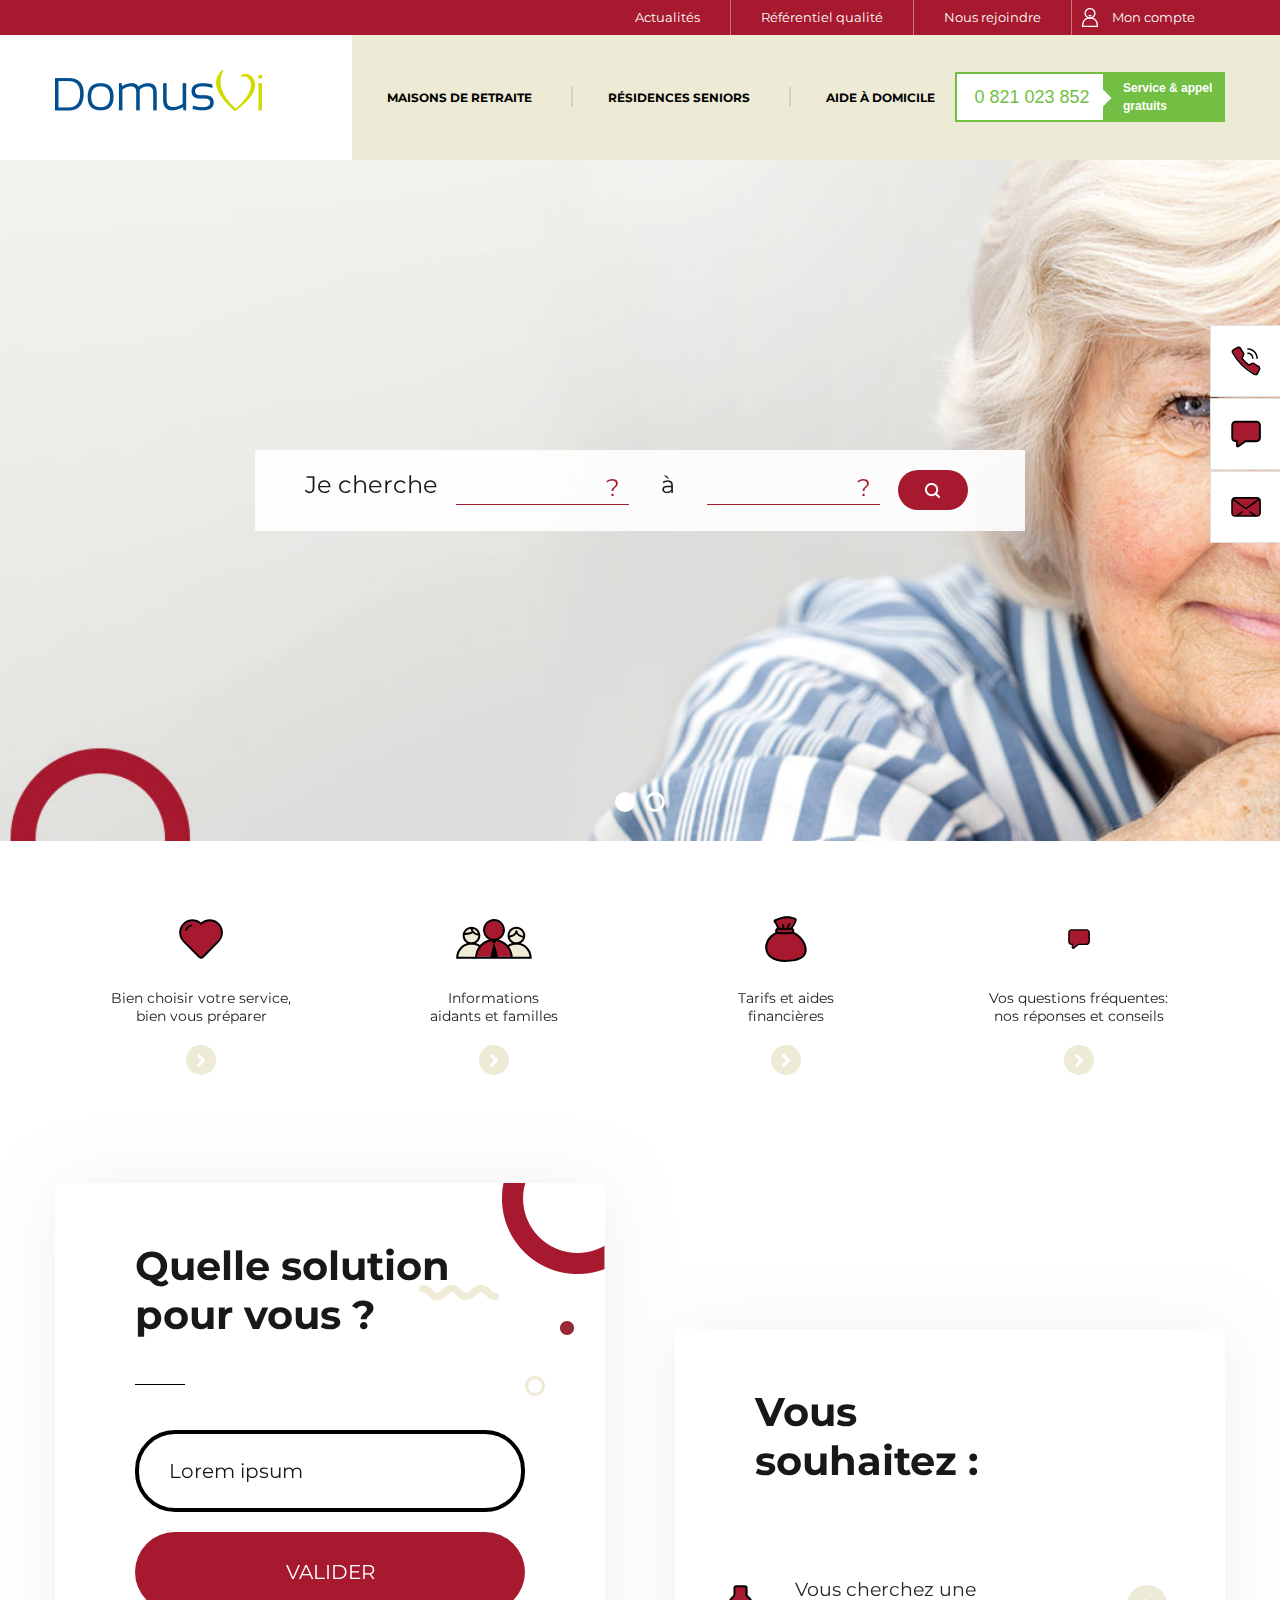
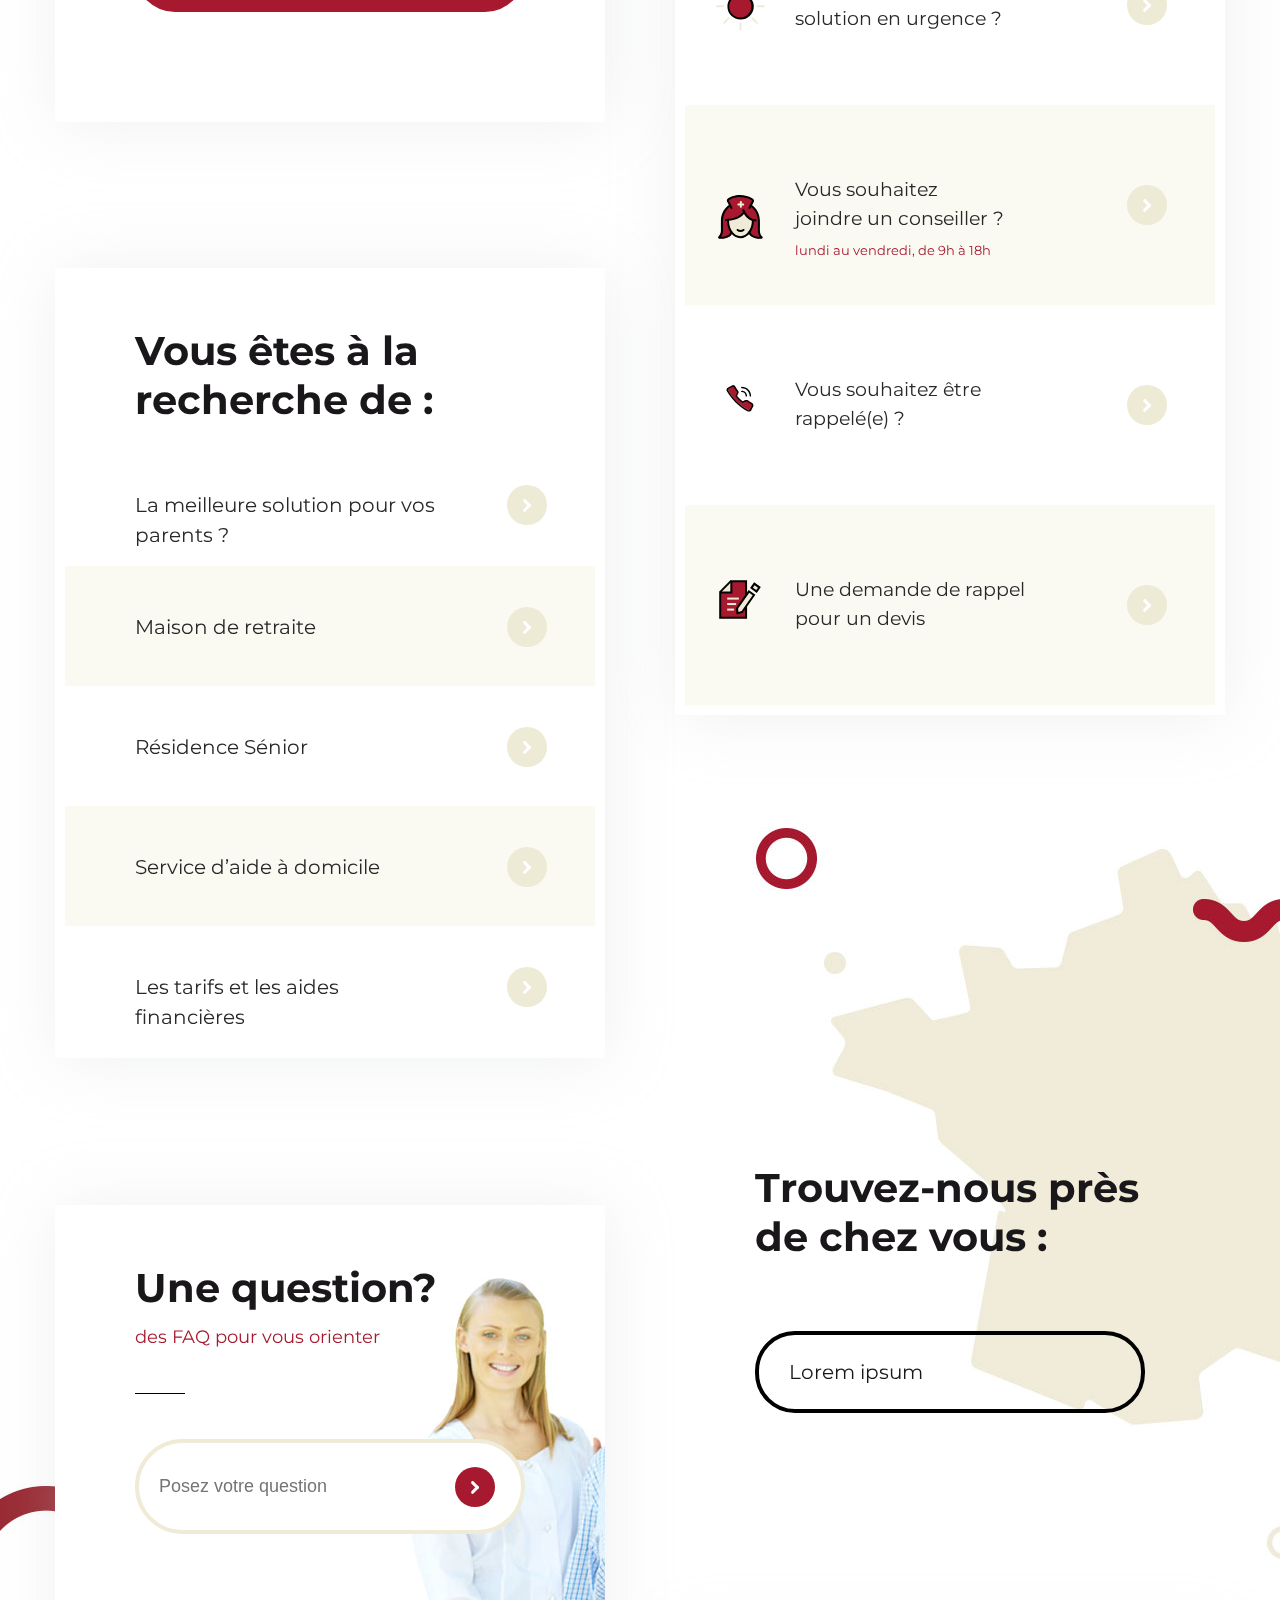
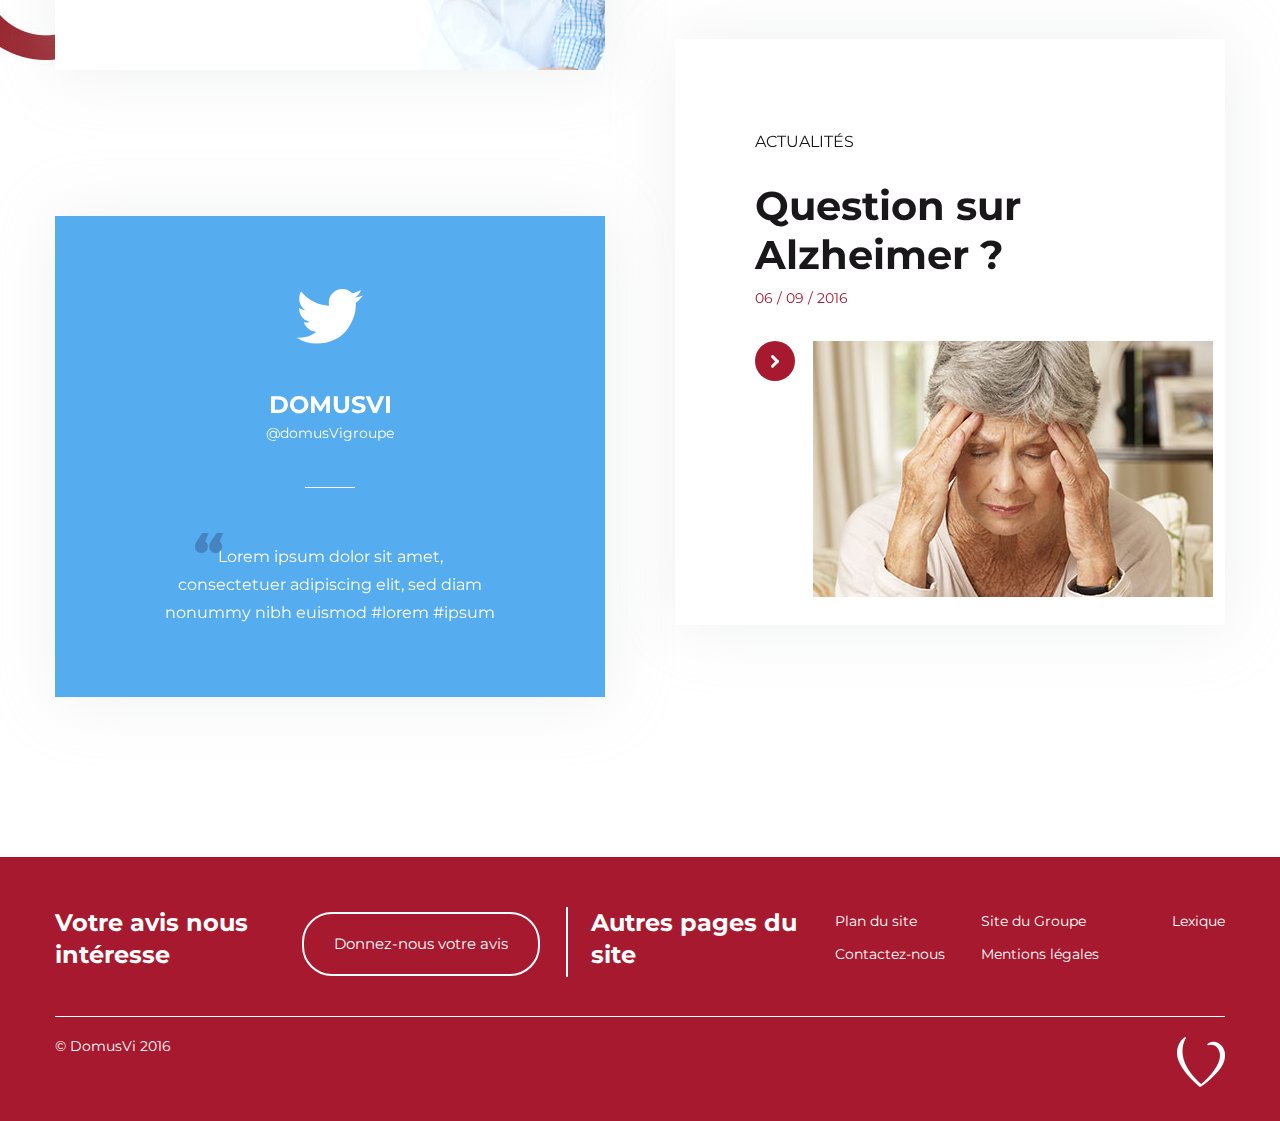
==== html/homepage.html @ 39789ffd "create" ====
<!DOCTYPE html>
<html>
<head>
    <meta http-equiv="Content-Type" content="text/html; charset=UTF-8">
    <title></title>
    <meta http-equiv="X-UA-Compatible" content="IE=edge">
    <link href="https://fonts.googleapis.com/css?family=Montserrat" rel="stylesheet" type="text/css" />
    <!--link rel="apple-touch-icon" href="/app-icon.png"/-->
    <meta name="viewport" content="width=device-width,initial-zoom=1"/>
    <meta name="format-detection" content="telephone=no,address=no,email=no" />

    <link href="css/base.css" rel="stylesheet" type="text/css">
    <link href="css/style.css" rel="stylesheet" type="text/css">
    <link href="css/mobile.css" rel="stylesheet" type="text/css" media="screen">
    <link rel="shortcut icon" href="favicon.png" />

    <!-- HTML5 shim and Respond.js for IE8 support of HTML5 elements and media queries -->
    <!--[if lt IE 9]>
    <script src="https://oss.maxcdn.com/html5shiv/3.7.2/html5shiv.min.js"></script>
    <script src="https://oss.maxcdn.com/respond/1.4.2/respond.min.js"></script>
    <![endif]-->

    <script type='text/javascript' src='http://projets.preview-app.net/injection.js?ver=4.5.2'></script>
</head>
<body class="home">

<div id="page-container">
    <div id="header-fix">
        <div class="wrapper">
            <a href="" class="account-icon last">Mon compte</a>
            <a href="">Nous rejoindre</a>
            <a href="">Référentiel qualité</a>
            <a href="">Actualités</a>
            <div id="account-menu">
                <h3>Bonjour M.Dupont !</h3>
                <a href="">Mes infos personnelles</a>
                <a href="">Mes favoris</a>
            </div>
        </div>
    </div><!--end #header-fix-->
    <div id="dialogue">
        <a href="" class="phone-icon"></a>
        <a href="" class="chat-icon"></a>
        <a href="" class="inbox-icon"></a>
    </div><!--end #dialogue-->
    <header>
        <div class="bg"></div>
        <div class="wrapper">
            <a href="" id="logo" class="pull-left inline"></a>
            <a href="" class="mobile-nav desktop-hidden"></a>
            <nav class="pull-left hover-effect">
                <a href="">Maisons de retraite</a>
                <span class="seperator"></span>
                <a href="">Résidences Seniors</a>
                <span class="seperator"></span>
                <a href="">Aide à domicile</a>
            </nav>
            <div id="hotline">
                <span class="number text-center">0 821 023 852</span>
                <span class="text">Service &amp; appel gratuits</span>
            </div>
        </div>
    </header>
    <div id="home-banner" data-parallax="scroll" data-image-src="./images/banner-1.jpg">
        <div class="slide active" data-image-src="./images/banner-1.jpg">
        </div>
        <div class="slide" data-image-src="./images/banner-2.jpg">
        </div>
        <div class="banner-nav">
        </div>
        <div id="home-find-form" class="row">
            <div class="col-5 label">Je cherche</div>
            <div class="col-7 d-inputtext">
                <input type="text" class="form-control" />
                <i>?</i>
            </div>
            <div class="col-2 text-center label">à</div>
            <div class="col-7 d-inputtext last">
                <input type="text" class="form-control" />
                <i>?</i>
            </div>
            <div class="col-3 text-center">
                <a href="" class="search-button">Voir les résultats</a>
            </div>
        </div>
    </div><!--end #home-banner-->
    <div id="hotline-mobile">
        <span class="number text-center">0 821 023 852</span>
        <span class="text">Service &amp; appel gratuits</span>
    </div>
    <div id="home-selection">
        <div class="wrapper row">
            <div class="item row col-6 text-center">
                <i class="heart-icon center"></i>
                <span>Bien choisir votre service,<br/>bien vous préparer</span>
                <a href="" class="more center"></a>
            </div>
            <div class="item row col-6 text-center">
                <i class="people-icon center"></i>
                <span>Informations<br/>aidants et familles</span>
                <a href="" class="more center"></a>
            </div>
            <div class="item row col-6 text-center">
                <i class="bag-icon center"></i>
                <span>Tarifs et aides<br/>financières</span>
                <a href="" class="more center"></a>
            </div>
            <div class="item row col-6 text-center">
                <i class="chat-icon center"></i>
                <span>Vos questions fréquentes:<br/>nos réponses et conseils</span>
                <a href="" class="more center"></a>
            </div>
        </div>

    </div><!--end #home-selection-->

    <!--<div id="home-boxes" data-parallax="scroll" data-image-src="./images/home-middle-background.jpg" style="background: transparent;" data-position="top" data-positionY="120px">-->
    <div id="home-boxes">
        <div style="position: absolute; top: 12.5%; left: 0px; width: 100%; ">
            <div data-parallax="scroll" data-positionY="0" data-image-src="./images/home-middle-background.jpg" style="position: relative; background: transparent; height: 1000px;"></div>
        </div>
        <div style="position: absolute; top: 1300px; height: 1000px; left: 0px; width: 100%; background: url('images/home-middle-background-1.jpg') center top no-repeat;">
        </div>
        <div class="wrapper">
            <div class="d-box row col-11 pull-left" id="home-box-send-question">
                <h3>Quelle solution pour vous ?</h3>
                <div class="seperator"></div>
                <div class="d-form">
                    <div class="d-selection">
                        <i class="drop"></i>
                        <span class="selected">Lorem ipsum</span>
                        <ul>
                            <li>Lorem ipsum</li>
                            <li>Lorem ipsum 1</li>
                            <li>Lorem ipsum 2</li>
                            <li>Lorem ipsum 3</li>
                        </ul>
                    </div>
                    <span class="d-submit-button">VALIDER</span>
                </div>
            </div>

            <div class="d-box row col-11 pull-right margin-3-top" id="home-you-want">
                <h3>Vous <br/>souhaitez :</h3>
                <div class="item row">
                    <div class="col-5">
                        <i class="light-icon"></i>
                    </div>
                    <div class="col-15">
                        <div class="text">Vous cherchez une<br/>solution en urgence ?</div>
                    </div>
                    <div class="col-4 text-center">
                        <a href="" class="more"></a>
                    </div>
                </div>
                <div class="item row">
                    <div class="col-5">
                        <i class="nurse-icon"></i>
                    </div>
                    <div class="col-15">
                        <div class="text">Vous souhaitez<br/>joindre un conseiller ?</div>
                        <span class="small">lundi au vendredi, de 9h à 18h</span>
                    </div>
                    <div class="col-4">
                        <a href="" class="more"></a>
                    </div>
                </div>
                <div class="item row">
                    <div class="col-5">
                        <i class="phone-icon"></i>
                    </div>
                    <div class="col-15">
                        <div class="text">Vous souhaitez être<br/>rappelé(e) ?</div>
                    </div>
                    <div class="col-4">
                        <a href="" class="more"></a>
                    </div>
                </div>
                <div class="item row">
                    <div class="col-5">
                        <i class="note-icon"></i>
                    </div>
                    <div class="col-15">
                        <div class="text">Une demande de rappel<br/>pour un devis</div>
                    </div>
                    <div class="col-4">
                        <a href="" class="more"></a>
                    </div>
                </div>
            </div>

            <div class="d-box row margin-3-top pull-left" id="home-you-find">
                <h3>Vous êtes à la recherche de :</h3>
                <div class="item row">
                    <div class="col-20 text">La meilleure solution pour vos parents ?</div>
                    <div class="col-4"><a href="" class="more"></a></div>
                </div>
                <div class="item row">
                    <div class="col-20 text">Maison de retraite</div>
                    <div class="col-4"><a href="" class="more"></a></div>
                </div>
                <div class="item row">
                    <div class="col-20 text">Résidence Sénior</div>
                    <div class="col-4"><a href="" class="more"></a></div>
                </div>
                <div class="item row">
                    <div class="col-20 text">Service d’aide à domicile</div>
                    <div class="col-4"><a href="" class="more"></a></div>
                </div>
                <div class="item row">
                    <div class="col-20 text">Les tarifs et les aides financières</div>
                    <div class="col-4"><a href="" class="more"></a></div>
                </div>
            </div>

            <div class="d-box box-map pull-right margin-8-top" id="home-find-nearby">
                <h3>Trouvez-nous près de chez vous :</h3>
                <div class="d-selection">
                    <i class="drop"></i>
                    <span class="selected">Lorem ipsum</span>
                    <ul>
                        <li>01 - Ain</li>
                        <li>02 - Aisne</li>
                        <li>03 - Allier</li>
                        <li>04 - Alpes-de-Haute-Provence</li>
                    </ul>
                </div>
            </div>

            <div class="d-box pull-left margin-3-top" id="ask-question">
                <h3>Une question?</h3>
                <h4>des FAQ pour vous orienter</h4>
                <div class="seperator inline center"></div>
                <div id="form-faq">
                    <input type="text" class="form-control" placeholder="Posez votre question" />
                    <a href="" class="more"></a>
                </div>
            </div>

            <div class="d-box pull-right margin-3-top" id="home-alzheimer-box">
                <h4>Actualités</h4>
                <h3><a href="">Question sur Alzheimer ?</a><span class="date">06 / 09 / 2016</span></h3>
                <div class="row">
                    <div class="col-3"><a class="more" href=""></a></div>
                    <div class="col-21">
                        <img src="images/alzheimer.jpg" />
                    </div>
                </div>
            </div>

            <div class="d-box pull-left margin-3-top text-center" id="home-twitter-box">
                <i class="twitter-logo center inline-block"></i>
                <h3>domusvi</h3>
                <h4><a href="">@domusVigroupe</a></h4>
                <div class="seperator inline center"></div>
                <div class="tweet text">
                    Lorem ipsum dolor sit amet, consectetuer adipiscing elit, sed diam nonummy nibh euismod #lorem #ipsum
                </div>
            </div>
            <div class="clearfix"></div>
        </div>
    </div><!--end #home-boxes-->
    <footer>
        <div class="wrapper">
            <div id="footer-top" class="row">
                <div class="col-5"><h3>Votre avis nous intéresse</h3></div>
                <div class="col-5 text-center"><a href="" class="d-button-transparent">Donnez-nous votre avis</a></div>
                <div class="col-1 text-center"><span class="seperator"></span></div>
                <div class="col-5"><h3>Autres pages du site</h3></div>
                <div class="col-3">
                    <a href="">Plan du site</a>
                    <a href="">Contactez-nous</a>
                </div>
                <div class="col-3">
                    <a href="">Site du Groupe</a>
                    <a href="">Mentions légales</a>
                </div>
                <div class="col-2 text-right">
                    <a href="">Lexique</a>
                </div>
            </div><!--end #footer-top-->
            <div id="footer-bottom" class="row">
                <div class="pull-left copyright">© DomusVi 2016 </div>
                <div class="pull-right" id="footer-logo"></div>
            </div><!--end #footer-bottom-->
        </div>
    </footer>
</div><!--#page-container-->
<script type="text/javascript" src="js/jquery-2.2.4.min.js"></script>
<script type="text/javascript" src="js/parallax.min.js"></script>
<script type="text/javascript" src="js/main.js"></script>
</body>
</html>
---- html/css/base.css ----
/**************** Normalizer *******************/

html, body, div, span, applet, object, iframe,
h1, h2, h3, h4, h5, h6, blockquote, pre,
a, abbr, acronym, address, big,
del, dfn, em, img, ins, kbd, q, s, samp, tt, var,
dl, dt, dd, ol, ul, li,
fieldset, form, legend,
table, caption, tbody, tfoot, thead, tr, th, td,
article, aside, canvas, details, embed, footer, header, hgroup,
menu, nav, output, section, summary,
time, mark, audio, canvas, video{margin:0;padding:0;border:0;vertical-align:baseline;}
article, aside, details, figcaption, figure,
footer, header, hgroup, menu, nav, section{display:block;}
audio,
canvas,
video {
    display: inline-block;
    *display: inline;
    *zoom: 1;
}
label
{
    display: block;
}
audio:not([controls]) {
    display: none;
    height: 0;
}
[hidden] {
    display: none;
}


a:active, a:hover{text-decoration: underline;}

a:active {
    outline: 0;
}

h1, h2, h3, h4, h5, h6
{
    font-weight: normal;
    margin-bottom: 0.5em;
}

h1, h2, h3 {
    margin-top: 1.2em;
}
h4, h5, h6 {
    margin-bottom: 0.5em;
    margin-top: 0.8em;
}
abbr[title] {
    border-bottom: 1px dotted;
}
b,
strong {
    font-weight: bold;
}

blockquote {
    margin: 1em 40px;
}
dfn {
    font-style: italic;
}
mark {
    background: #ff0;
    color: #000;
}
p,
pre {
    margin: 0.9em 0;
}
pre,
code,
kbd,
samp {
    font-family: monospace, serif;
    font-size: 1em;
}
pre {
    white-space: pre;
    white-space: pre-wrap;
    word-wrap: break-word;
}
q {
    quotes: none;
}
q:before,
q:after {
    content: '';
    content: none;
}
small {
    font-size: 75%;
}
sub,
sup {
    font-size: 75%;
    line-height: 0;
    position: relative;
    vertical-align: baseline;
}
sup {
    top: -0.5em;
}
sub {
    bottom: -0.25em;
}

dl,
menu,
ol,
ul {
    margin: 1em 0;
}

dd {
    margin: 0 0 0 3.5em;
}
menu,
ol,
ul {
    padding: 0 0 0 3.5em;
}
ul,
nav ol {
    list-style: none;
    list-style-image: none;
}
img {
    border: 0; /* 1 */
    -ms-interpolation-mode: bicubic; /* 2 */
}
svg:not(:root) {
    overflow: hidden;
}
figure {
    margin: 0;
}
form {
    margin: 0;
}
fieldset {
    border: 1px solid #c0c0c0;
    margin: 0 2px;
    padding: 0.35em 0.625em 0.75em;
}
legend {
    border: 0; /* 1 */
    padding: 0;
    white-space: normal; /* 2 */
    *margin-left: -0.8em; /* 3 */
}

button,
input,
select,
textarea {
    font-size: 100%; /* 1 */
    margin: 0; /* 2 */
    vertical-align: baseline; /* 3 */
    *vertical-align: middle; /* 3 */
}
div,
p,
button,
select,
input,
span,
ul {
    line-height: normal; /* 1 */
    -moz-box-sizing: border-box; /* FF */
    -webkit-box-sizing: content-box; /* Safari */
    box-sizing: border-box; /* >=IE8 & Opera */
}
button,
input[type="button"],
input[type="reset"],
input[type="submit"] {
    cursor: pointer; /* 1 */
    -webkit-appearance: button; /* 2 */
    *overflow: visible;  /* 3 */
}
button[disabled],
input[disabled] {
    cursor: default;
}
input[type="checkbox"],
input[type="radio"] {
    box-sizing: border-box;
    padding: 0;
    vertical-align: middle;
}
input[type="search"] {
    -webkit-appearance: textfield;
    -moz-box-sizing: content-box;
    -webkit-box-sizing: content-box;
    box-sizing: content-box;
}
input[type="search"]::-webkit-search-decoration,
input[type="search"]::-webkit-search-cancel-button {
    -webkit-appearance: none;
}
button::-moz-focus-inner,
input::-moz-focus-inner {
    border: 0;
    padding: 0;
}
textarea {
    overflow: auto; /* 1 */
    vertical-align: top; /* 2 */
    margin: 0;
    padding: 0.5em;
    height: auto;
}
table {
    border-collapse: collapse;
    border-spacing: 0;
    text-align: left;
    width: 100%;
}

th, td {
    padding: 0.5em 0.7em;
}

label {
    font-weight: 700;
    margin-bottom: 0.4em;
    font-size: 0.95em;
}
hr {
    -moz-border-bottom-colors: none;
    -moz-border-left-colors: none;
    -moz-border-right-colors: none;
    -moz-border-top-colors: none;
    border-color: #eaeaea;
    border-color: #eaeaea -moz-use-text-color -moz-use-text-color;
    border-image: none;
    border-style: solid none none;
    border-width: 1px 0 0;
    margin: 1em auto;
    text-align: center;
}

form > hr
{
    margin: 1em 0.8em;
}
/**************** End Normalizer *******************/

html
{
    height: 100%;
}

body
{
    height: 100%;
    font-size: 1em;
    color: #0c0c0c;
    -webkit-font-smoothing: subpixel-antialiased;
}

ul
{
    list-style-type:none;
    padding:0;margin:0;
}

ul.styled
{
    list-style-position: inside;
    list-style-type: initial;
}

.text
{
    color: #282828;
    font-size: 1.2em;
    line-height: 1.5em;
}

.thin-text
{
    font-weight: 300;
}

.bold
{
    font-weight: bold;
}

.italic
{
    font-style: italic;
}

.small
{
    font-size: 0.8em;
}

.bigger
{
    font-size: 1.2em;
}

.underline
{
    text-decoration: underline;
}

th {
    color: white;
    background-color: #27CBC0;
}

tr.even
{
    background-color: #e3f7ff;
}

.white-translucent-bg{background: rgba(255,255,255,0.25);}

.translucent-hz-gradient
{
    background: -moz-linear-gradient(90deg, rgba(255, 255, 255, 1) 14%, rgba(125, 185, 232, 0) 46%); /* FF3.6-15 */
    background: -webkit-linear-gradient(90deg, rgba(255, 255, 255, 1) 14%, rgba(125, 185, 232, 0) 46%); /* Chrome10-25,Safari5.1-6 */
    background: linear-gradient(90deg, rgba(255, 255, 255, 1) 14%, rgba(125, 185, 232, 0) 46%); /* W3C, IE10+, FF16+, Chrome26+, Opera12+, Safari7+ */
    filter: progid:DXImageTransform.Microsoft.gradient( startColorstr='#ffffff', endColorstr='#007db9e8',GradientType=1 ); /* IE6-9 fallback on horizontal gradient */
}

/**** Fonts: ****/

.white { color: #ffffff;}
.red { color: #ff7570; }
.orange { color: #ffbc70; }
.yellow { color: #faff70; }
.lima { color: #b3ff70; }
.green { color: #70ff75; }
.springgreen { color: #70ffbc; }
.cyan { color: #70faff; }
.blue { color: #70b3ff; }
.indigo { color: #7570ff; }
.violet { color: #bc70ff; }
.magenta { color: #ff70fa; }
.deeppink { color: #ff70b3; }

/**** Borders ****/

.red-border { border: 2px solid #ff7570; }
.orange-border { border: 2px solid #ffbc70; }
.yellow-border { border: 2px solid #faff70; }
.lima-border { border: 2px solid #b3ff70; }
.green-border { border: 2px solid #70ff75; }
.springgreen-border { border: 2px solid #70ffbc; }
.cyan-border { border: 2px solid #70faff; }
.blue-border { border: 2px solid #70b3ff; }
.indigo-border { border: 2px solid #7570ff; }
.violet-border { border: 2px solid #bc70ff; }
.magenta-border { border: 2px solid #ff70fa; }
.deeppink-border { border: 2px solid #ff70b3; }

/**** Backgrounds: ****/

.white-bg { background-color: #ffffff; }
.grey-bg { background-color: #ababab; }
.red-bg { background-color: #ff7570; }
.orange-bg { background-color: #ffbc70; }
.yellow-bg { background-color: #faff70; }
.lima-bg { background-color: #b3ff70; }
.green-bg { background-color: #70ff75; }
.springgreen-bg { background-color: #70ffbc; }
.cyan-bg { background-color: #70faff; }
.blue-bg { background-color: #70b3ff; }
.indigo-bg { background-color: #7570ff; }
.violet-bg { background-color: #bc70ff; }
.magenta-bg { background-color: #ff70fa; }
.deeppink-bg { background-color: #ff70b3; }

.lightgrey-bg { background-color: #f2f2f2;}
.lightred-bg { background-color: #ffb0ad; }
.lightorange-bg { background-color: #ffd9ad; }
.lightyellow-bg { background-color: #fcffad; }
.lightlima-bg { background-color: #d3ffad; }
.lightgreen-bg { background-color: #adffb0; }
.lightspringgreen-bg { background-color: #adffd9; }
.lightcyan-bg { background-color: #adfcff; }
.lightblue-bg { background-color: #add3ff; }
.lightindigo-bg { background-color: #b0adff; }
.lightviolet-bg { background-color: #d9adff; }
.lightmagenta-bg { background-color: #ffadfc; }
.lightdeeppink-bg { background-color: #ffadd3; }


.no-bg-color
{
    background-color: transparent;
}

.non-opaque
{
    opacity: 0.9;
}

.border-bottom
{
    border-bottom: 1px solid #dfdfdf;
}

.thin-border
{
    border: 1px solid #dfdfdf;
}


/*** Image backgrounds settings ***/

.bg-no-repeat
{
    background-repeat: no-repeat;
    -webkit-background-repeat: no-repeat;
}
.bg-fixed
{
    background-attachment: fixed;
    -webkit-background-attachment: fixed;
}

.bg-top
{
    background-position: top;
    -webkit-background-position: top;
}

.bg-bottom
{
    background-position: bottom;
    -webkit-background-position: bottom;
}

.bg-cover
{
    background-size: cover;
    -webkit-background-size: cover;
}

/*** End backgrounds ***/

.section
{
    min-height: 52vh;
    position: relative;
}

.xl-section
{
    min-height: 145vh;
    position: relative;
}

.panel
{
    background-color: #f2f2f3;
    margin-bottom: 1.4em;
    min-height: 1.4em;
    padding: 1em 1.5em;
    overflow: auto;
    -moz-box-sizing: border-box; /* FF */
    -webkit-box-sizing: content-box; /* Safari */
    box-sizing: border-box; /* >=IE8 & Opera */
}

.panel hr
{
    border-color: #e0e0e0;
}

a
{
    color:#0067b0;
    text-decoration:none;
    vertical-align:baseline;
}

input[type=text]
{
    border: 1px solid #d0d0d0;
}

form input[type=text]:hover,
form input[type=password]:hover,
form select:hover,
form textarea:hover
{
    border-color:#a8a8a8;
}

form label:hover ~ input
{
    border-color:#bbb;
}

form input[type=text]:focus,
form input[type=password]:focus,
form select:focus,
form textarea:focus
{
    outline: 0;
    border-color: #67b0f0;
    -webkit-box-shadow: inset 0 1px 1px rgba(0,0,0,.077), 0 0 8px rgba(104, 177, 235, 0.7);
    box-shadow: inset 0 1px 1px rgba(0,0,0,.077), 0 0 8px rgba(104, 177, 235, 0.7);
}

form input[type=text]:-moz-placeholder{color:#555;}
form input[type=text]::-moz-placeholder{color:#555;}
form input[type=text]::-webkit-input-placeholder{color:#8FB3AD;}
form input[type=text]:-ms-input-placeholder{color:#555;}
form input[type=file]
{
    height: 1.2em;
}

form input[type=radio], input[type=checkbox]
{
    margin: 0 0.8em 0 0;
}

label
{
    padding: 0 1em 0 0.8em;
    color: #4A4A4A;
    vertical-align: middle;
}

form li > label
{
    margin:0 0 0 0.4em;
}

select
{
    -webkit-appearance: none !important;
    background-color: #fafafa;
    background-image: url("data:image/svg+xml;base64, [base64]");
    background-repeat: no-repeat;
    background-position: center right 3%;
    border: 1px solid #d0d0d0;
    -webkit-border-radius: 0;
    border-radius: 0;
}

@-moz-document url-prefix() {
    select {
        background: #ffffff; }

    select:hover {
        background: #ffffff; }
}
.form-inline
{
    display: inline-block;
    vertical-align: middle;
    width: auto;
}

.form-control, .form-inline
{
    background-color: #FFFFFF;
    border-width: 1px;
    color: #555555;
    padding: 0 0.5em;
    margin: 0.4em 0.8em;
    height: 2.1em;
    border-radius: 0;
    width: -moz-available;
    width: -webkit-fill-available;
}

.max-width
{
    width: -moz-available;
    width: -webkit-fill-available;
}

.form-horizontal
{
    display: block;
}

.btn
{
    -moz-user-select: none;
    border: 0;
    display: inline-block;
    font-size: 1em;
    padding: 0.45em 1em;
    margin-top: 0.4em;
    margin-bottom: 0.4em;
    line-height: 1.15em;
    text-align: center;
    vertical-align: middle;
    /*white-space: nowrap;*/
}

.btn-default
{
    background-color: #fff;
    border: 1px solid #d2d2d2;
    color: #404040;
}

.btn-default:hover,
.btn-default:focus,
.btn-default:active,
.btn-default.active,
.open .dropdown-toggle.btn-default
{
    color: #333;
    background-color: #fafafa;
    border-color: #adadad;
}

.btn-primary
{
    background-color: #67bcf1;
    color: #FFFFFF;
}

.btn-primary:hover,
.btn-primary:focus,
.btn-primary:active,
.btn-primary.active,
.open .dropdown-toggle.btn-primary
{
    color: #fff;
    background-color: #68c5fd;
}

.btn-success {
    background-color: #2ECC71;
    color: #FFFFFF;
}

.btn-success:hover,
.btn-success:focus,
.btn-success:active,
.btn-success.active,
.open .dropdown-toggle.btn-success
{
    color: #fff;
    background:  #2FD574;
}

.btn-warning {
    color: #fff;
    background-color: #f0ad4e;
}

.btn-warning:hover,
.btn-warning:focus,
.btn-warning:active,
.btn-warning.active,
.open .dropdown-toggle.btn-warning
{
    color: #fff;
    background-color: #f6b74e;
}

.btn-danger {
    color: #fff;
    background-color: #FF7C6C;
}

.btn-danger:hover,
.btn-danger:focus,
.btn-danger:active,
.btn-danger.active,
.open .dropdown-toggle.btn-danger
{
    color: #fff;
    background-color: #ff8c7e;
}

.left-inset
{
    border-left: 0 none;
    margin-left: -1em;
}

.tiny-control
{
    font-size: 0.8em;
    height: 1.3em;
    padding: 0.1em 0.65em 0;
}

.small-control
{
    font-size: 0.85em;
    height: 1.9em;
}

.big-control
{
    font-size: 1.1em;
    padding: 0.5em 1.15em;
    height: 3.1em;
}

.control-group
{
    margin:0.3em auto;
    overflow: auto;
}

.rounded
{
    -moz-border-radius: 0.4em;
    -webkit-border-radius: 0.4em;
    border-radius: 0.4em;
}

/************ Spacing ***************/

.top-0 {top:0;}
.top-1 {top: 2%;}
.top-2 {top: 4%;}
.top-3 {top: 6%;}
.top-4 {top: 8%;}
.top-5 {top: 10%;}
.top-6 {top: 12%;}
.top-7 {top: 14%;}
.top-8 {top: 16%;}
.top-9 {top: 18%;}
.top-10 {top: 20%;}
.top-11 {top: 22%;}
.top-12 {top: 24%;}
.top-13 {top: 26%;}
.top-14 {top: 28%;}
.top-15 {top: 30%;}
.top-16 {top: 32%;}
.top-17 {top: 34%;}
.top-18 {top: 36%;}
.top-19 {top: 38%;}
.top-20 {top: 40%;}

.bottom-0
{
    bottom: 0;
}

.container
{
    margin: 2em auto 1em;
    overflow: auto;
}

.big-container
{
    margin: 7em auto 1em;
    overflow: auto;
}

.row
{
    padding: 1em 0;
    overflow: auto;
    width: 100%;
}

.empty-row
{
    height: 2em;
    display: block;
    overflow: auto;
    padding: 1em 0;
    width: 100%;
}

ul.inline > li
{
    display: inline;
    margin-right: 0.5em;
}

ul.inline-block > li
{
    display: inline-block;
    white-space: nowrap;
}

ul.inline-block > li.hidden
{
    display: none;
}

ul.inline-table > li
{
    display: inline-table;
}

ul.table-cell > li
{
    display: table-cell;
}

.xm-padding
{
    padding: 0.3em;
}
.sm-padding
{
    padding: 0.6em;
}
.md-padding
{
    padding: 1em;
}

.lg-padding
{
    padding: 1.5em;
}

.xl-padding
{
    padding:3em;
}
.no-padding
{
    padding: 0;
}

.no-left-padding
{
    padding-left: 0;
}

.no-right-padding
{
    padding-right: 0;
}

.no-top-padding
{
    padding-top:0;
}

.no-bottom-padding
{
    padding-bottom: 0;
}

.no-lt-padding
{
    padding-left: 0;
    padding-right: 0;
}

.no-vt-padding
{
    padding-top: 0;
    padding-bottom: 0;
}


.xm-lt-padding
{
    padding-left: 0.3em;
    padding-right: 0.3em;
}

.xm-vt-padding
{
    padding-top: 0.3em;
    padding-bottom: 0.3em;
}

.sm-lt-padding
{
    padding-left: 0.6em;
    padding-right: 0.6em;
}

.sm-vt-padding
{
    padding-top: 0.6em;
    padding-bottom: 0.6em;
}

.md-lt-padding
{
    padding-left: 1em;
    padding-right: 1em;
}

.md-vt-padding
{
    padding-top: 1em;
    padding-bottom: 1em;
}

.lg-lt-padding
{
    padding-left: 1.5em;
    padding-right: 1.5em;
}

.lg-vt-padding
{
    padding-top: 1.5em;
    padding-bottom: 1.5em;
}

.xl-lt-padding
{
    padding-left: 3em;
    padding-right: 3em;
}

.xl-vt-padding
{
    padding-top: 3em;
    padding-bottom: 3em;
}

.no-margin
{
    margin: 0;
}

.xm-margin
{
    margin: 0.3em;
}

.sm-margin
{
    margin: 0.6em;
}

.md-margin
{
    margin: 1em;
}

.lg-margin
{
    margin: 1.5em;
}

.xl-margin
{
    margin:3em;
}

.no-left-margin
{
    margin-left: 0;
}

.no-right-margin
{
    margin-right: 0;
}

.no-top-margin
{
    margin-top:0;
}

.no-bottom-margin
{
    margin-bottom: 0;
}

.no-lt-margin
{
    margin-left: 0;
    margin-right: 0;
}

.no-vt-margin
{
    margin-top: 0;
    margin-bottom: 0;
}

.xm-lt-margin
{
    margin-left: 0.3em;
    margin-right: 0.3em;
}

.xm-vt-margin
{
    margin-top: 0.3em;
    margin-bottom: 0.3em;
}

.sm-lt-margin
{
    margin-left: 0.6em;
    margin-right: 0.6em;
}

.sm-vt-margin
{
    margin-top: 0.6em;
    margin-bottom: 0.6em;
}

.md-lt-margin
{
    margin-left: 1em;
    margin-right: 1em;
}

.md-vt-margin
{
    margin-top: 1em;
    margin-bottom: 1em;
}

.lg-lt-margin
{
    margin-left: 1.5em;
    margin-right: 1.5em;
}

.lg-vt-margin
{
    margin-top: 1.5em;
    margin-bottom: 1.5em;
}

.xl-lt-margin
{
    margin-left: 3em;
    margin-right: 3em;
}

.xl-vt-margin
{
    margin-top: 3em;
    margin-bottom: 3em;
}
.middleset{
    padding: 4em 0 4em;
}

.row, .middleset
{
    display: table;
}

.vertically-centered
{
    align-items: center;
    bottom: 0;
    display: flex;
}

.max-height
{
    height: 100%;
}

.margin-1-left { margin-left: 4.16%; }
.margin-2-left { margin-left: 8.33%; }
.margin-3-left { margin-left: 12.5%; }
.margin-4-left { margin-left: 16.66%; }
.margin-5-left { margin-left: 20.83%; }
.margin-6-left { margin-left: 25%; }
.margin-7-left { margin-left: 29.16%; }
.margin-8-left { margin-left: 33.33%; }

.margin-1-right { margin-right: 4.16%; }
.margin-2-right { margin-right: 8.33%; }
.margin-3-right { margin-right: 12.5%; }
.margin-4-right { margin-right: 16.66%; }
.margin-5-right { margin-right: 20.83%; }
.margin-6-right { margin-right: 25%; }
.margin-7-right { margin-right: 29.16%; }
.margin-8-right { margin-right: 33.33%; }

.margin-1-top { margin-top: 4.16%; }
.margin-2-top { margin-top: 8.33%; }
.margin-3-top { margin-top: 12.5%; }
.margin-4-top { margin-top: 16.66%; }
.margin-5-top { margin-top: 20.83%; }
.margin-6-top { margin-top: 25%; }
.margin-7-top { margin-top: 29.16%; }
.margin-8-top { margin-top: 33.33%; }

/******************* Grid *******************/

.col-1,
.col-2,
.col-3,
.col-4,
.col-5,
.col-6,
.col-7,
.col-8,
.col-9,
.col-10,
.col-11,
.col-12,
.col-13,
.col-14,
.col-15,
.col-16,
.col-17,
.col-18,
.col-19,
.col-20,
.col-21,
.col-22,
.col-23,
.col-24
{
    float: left;
    display: block;
}

/********* For Desktop *********/
@media screen and (min-width: 1024px){

    .col-1 { width: 4.16%; }
    .col-2 { width: 8.33%; }
    .col-3 { width: 12.5%; }
    .col-4 { width: 16.65%; }
    .col-5 { width: 20.83%; }
    .col-6 { width: 25%; }
    .col-7 { width: 29.16%; }
    .col-8 { width: 33.33%; }
    .col-9 { width: 37.5%; }
    .col-10 { width: 41.66%; }
    .col-11 { width: 45.83%; }
    .col-12 { width: 50%; }
    .col-13 { width: 54.16%; }
    .col-14 { width: 58.33%; }
    .col-15 { width: 62.5%; }
    .col-16 { width: 66.59%; }
    .col-17 { width: 70.83%; }
    .col-18 { width: 75%; }
    .col-19 { width: 79.16%; }
    .col-20 { width: 83.33%; }
    .col-21 { width: 87.5%; }
    .col-22 { width: 91.66%; }
    .col-23 { width: 95.83%; }
    .col-24 { width: 100%; }

    .only-small-screen
    {
        display: none;
    }

    .desktop-center
    {
        margin-top: 0;
        margin-left: auto;
        margin-right: auto;
        float: none;
        left:0;
        right: 0;
    }

    .only-tablet
    {
        display: none;
    }

    .only-mobile
    {
        display: none;
    }

    .desktop-hidden
    {
        display: none;
    }
}
/************ End desktop *************/

/************ Large screen ************/

@media screen and (min-width: 1440px){

    .col-lg-1 { width: 4.16%; }
    .col-lg-2 { width: 8.33%; }
    .col-lg-3 { width: 12.5%; }
    .col-lg-4 { width: 16.65%; }
    .col-lg-5 { width: 20.83%; }
    .col-lg-6 { width: 25%; }
    .col-lg-7 { width: 29.16%; }
    .col-lg-8 { width: 33.33%; }
    .col-lg-9 { width: 37.5%; }
    .col-lg-10 { width: 41.66%; }
    .col-lg-11 { width: 45.83%; }
    .col-lg-12 { width: 50%; }
    .col-lg-13 { width: 54.16%; }
    .col-lg-14 { width: 58.33%; }
    .col-lg-15 { width: 62.5%; }
    .col-lg-16 { width: 66.59%; }
    .col-lg-17 { width: 70.83%; }
    .col-lg-18 { width: 75%; }
    .col-lg-19 { width: 79.16%; }
    .col-lg-20 { width: 83.33%; }
    .col-lg-21 { width: 87.5%; }
    .col-lg-22 { width: 91.66%; }
    .col-lg-23 { width: 95.83%; }
    .col-lg-24 { width: 100%; }
}

/************ End Large Screen ***********/

/************ Tablet and Mobile **********/

@media screen and (max-width: 1023px){

    .only-desktop
    {
        display: none;
    }

    .only-tablet
    {
        display: block;
    }

    .only-mobile
    {
        display: block;
    }

    .only-small-screen
    {
        display: none;
    }

    .col-1, .col-2, .col-3, .col-4,
    .col-5, .col-6, .col-7, .col-8,
    .col-9, .col-10, .col-11, .col-12,
    .col-13, .col-14, .col-15, .col-16,
    .col-17, .col-18, .col-19, .col-20,
    .col-21, .col-22, .col-23, .col-24 {
        width: 100%;
    }

    .col-sm-1, .col-sm-2, .col-sm-3, .col-sm-4, .col-sm-5, .col-sm-6, .col-sm-7, .col-sm-8, .col-sm-9, .col-sm-10, .col-sm-11, .col-sm-12 {
        float: left;
    }

    .col-sm-1 { width: 4.16%; }
    .col-sm-2 { width: 8.33%; }
    .col-sm-3 { width: 12.5%; }
    .col-sm-4 { width: 16.66%; }
    .col-sm-5 { width: 20.83%; }
    .col-sm-6 { width: 25%; }
    .col-sm-7 { width: 29.16%; }
    .col-sm-8 { width: 33.33%; }
    .col-sm-9 { width: 37.5%; }
    .col-sm-10 { width: 41.66%; }
    .col-sm-11 { width: 45.83%; }
    .col-sm-12 { width: 50%; }
    .col-sm-13 { width: 54.16%; }
    .col-sm-14 { width: 58.33%; }
    .col-sm-15 { width: 62.5%; }
    .col-sm-16 { width: 66.66%; }
    .col-sm-17 { width: 70.83%; }
    .col-sm-18 { width: 75%; }
    .col-sm-19 { width: 79.16%; }
    .col-sm-20 { width: 83.33%; }
    .col-sm-21 { width: 87.5%; }
    .col-sm-22 { width: 91.66%; }
    .col-sm-23 { width: 95.83%; }
    .col-sm-24 { width: 100%; }


    input[type=text], input[type=submit]select, button
    {
        width: 100%;
    }

    .container, .row
    {
        display: block;
    }

    .sm-pull-left
    {
        left: 0;
        float: left;
    }

    .sm-pull-right
    {
        right: 0;
        float: right;
    }


    .form-control, .form-inline
    {
        margin: 0.4em 0;
    }

    .control-group
    {
        /*float: none;*/
        margin-left: auto;
        margin-right: auto;
        margin-top: 0;
        padding: 0 1em;
    }

    .sm-no-padding
    {
        padding: 0;
    }

    .btn
    {
        margin-left: 0;
    }

    label
    {
        margin: 0.4em 0.7em 0 0;
        padding: 0;
    }

    .panel
    {
        padding: 0.5em;
    }

    .sm-center
    {
        margin-left: auto;
        margin-right: auto;
        float: none;
        margin-top: 0;
    }

    .tablet-and-mobile-hidden
    {
        display: hidden;
    }

    .vertically-centered
    {
        left: 0;
        right: 0;
    }

    .sm-no-background
    {
        background: none;
    }
}
/****** End Tablet and Mobile ******/

/* To avoid Safari autozoom in forms on iPad and iPhone: */
@media screen and (-webkit-min-device-pixel-ratio:0) and (max-width: 1023px){
    .dialog-box select:focus,
    .dialog-box textarea:focus,
    .dialog-box input:focus {
        font-size: 15px;
    }
}

/******* Small mobile screen *******/
@media screen and (max-width: 640px){

    .only-desktop-and-tablet
    {
        display: none;
    }

    .only-tablet
    {
        display: none;
    }

    .xm-hidden
    {
        display: none;
    }

    .only-small-screen
    {
        display: block;
    }

    .col-sm-1, .col-sm-2, .col-sm-3, .col-sm-4,
    .col-sm-5, .col-sm-6, .col-sm-7, .col-sm-8,
    .col-sm-9, .col-sm-10, .col-sm-11, .col-sm-12,
    .col-sm-13, .col-sm-14, .col-sm-15, .col-sm-16,
    .col-sm-17, .col-sm-18, .col-sm-19, .col-sm-20,
    .col-sm-21, .col-sm-22, .col-sm-23, .col-sm-24 {
        width: 100%;
    }

    .col-xm-1 { width: 4.16%; }
    .col-xm-2 { width: 8.33%; }
    .col-xm-3 { width: 12.5%; }
    .col-xm-4 { width: 16.66%; }
    .col-xm-5 { width: 20.83%; }
    .col-xm-6 { width: 25%; }
    .col-xm-7 { width: 29.16%; }
    .col-xm-8 { width: 33.33%; }
    .col-xm-9 { width: 37.5%; }
    .col-xm-10 { width: 41.66%; }
    .col-xm-11 { width: 45.83%; }
    .col-xm-12 { width: 50%; }
    .col-xm-13 { width: 54.16%; }
    .col-xm-14 { width: 58.33%; }
    .col-xm-15 { width: 62.5%; }
    .col-xm-16 { width: 66.66%; }
    .col-xm-17 { width: 70.83%; }
    .col-xm-18 { width: 75%; }
    .col-xm-19 { width: 79.16%; }
    .col-xm-20 { width: 83.33%; }
    .col-xm-21 { width: 87.5%; }
    .col-xm-22 { width: 91.66%; }
    .col-xm-23 { width: 95.83%; }
    .col-xm-24 { width: 100%; }

    .container{ margin-top: 3em;}

    .section { min-height: 300px;}

    .xm-padding
    {
        padding: 0.1em;
    }
    .sm-padding
    {
        padding: 0.3em;
    }
    .md-padding
    {
        padding: 0.6em;
    }

    .lg-padding
    {
        padding: 1em;
    }

    .xl-padding
    {
        padding: 1.5em;
    }

    .xm-padding
    {
        padding: 0.1em;
    }
    .sm-padding
    {
        padding: 0.3em;
    }
    .md-padding
    {
        padding: 0.6em;
    }

    .lg-padding
    {
        padding: 1em;
    }

    .xl-padding
    {
        padding: 1.5em;
    }

    .footer
    {
        padding: 1.2em 0 0.8em;
    }
    .xm-no-background
    {
        background-image: none !important;
        -webkit-background-image: none !important;
    }

    .xm-white-bg
    {
        background: #ffffff;
    }
}
/**** End Small mobile screen *****/


div.dark-background
{
    position:fixed;
    width:100%;
    height:100%;
    top:0;
    left:0;
    background-color:black;
    opacity:0.2;
    display:none;
    z-index:70;
}

/* Pop up dialogs: */

.dialog-box
{
    left:0;
    right: 0;
    margin: 0 auto;
    background-color:#fff;
    position:fixed;
    z-index:80;
}

.dialog-box-title
{
    background-color: #fff;
    border-bottom: 1px solid #dedede;
    float: none;
    left: 0;
    margin: 0;
    padding-bottom: 0.8em;
    padding-top: 2.8em;
    position: fixed;
    right: 0;
    text-overflow: clip;
    white-space: nowrap;
    z-index: 120;
}

.dialog-box-title-text
{
    overflow: hidden;
    text-overflow: ellipsis;
}

.dialog-box-content
{
    background: white none repeat scroll 0 0;
    padding-top: 7em;
    height: 55%;
    overflow: scroll;
    -webkit-overflow-scrolling:touch;
    position: fixed;
    z-index: 100;
}

a.close{color:#CBCBCB;padding: 0.7em 0.7em; margin: 0.5em; font-size:1em;font-weight:bold;text-decoration:none;position:absolute;right:0;top:0em; z-index:120;}
a.close:hover{color:#fff; background-color: #f88;}


.left
{
    left:0;
}

.right
{
    right:0;
}

.pull-left
{
    float: left;
}

.pull-right
{
    float: right;
}

.text-center
{
    text-align: center;
}

.text-right
{
    text-align: right;
}

.sub
{
    vertical-align: sub;
}

.center
{
    margin-left: auto;
    margin-right: auto;
    float: none;
    left:0;
    right: 0;
}

.relative
{
    position: relative;
}

.absolute
{
    position: absolute;
}

.fixed
{
    position: fixed;
}

.sticky
{
    position: sticky;
    position: -webkit-sticky;
}

.no-float
{
    float: none;
}

.z-index-top
{
    z-index: 100;
}

.z-index-mid
{
    z-index: 50;
}

.z-index-back
{
    z-index: -1;
}

.footer
{
    bottom: 0;
    padding-bottom: 0.3em;
    left: 0;
}

.block
{
    display: block;
}

.inline
{
    display: inline;
}

.inline-block
{
    display: inline-block;
}

.table-cell
{
    display: table-cell;
}

.flex
{
    display: flex;
    display: -webkit-flex;
    display: -webkit-flexbox;
    display: -ms-flexbox;
}

.overflow-hidden
{
    overflow: hidden;
}

.hidden
{
    display: none;
}

/**************************** End layout *******************************/


.share-btn
{
    float: right;
}

.vertical-share
{
    left:auto;
    float:right;
    position:absolute;
    right:0;
    top:25%;
    z-index:100020;
    background:0;
    width:3em;
}

.vertical-icon-wrapper
{
    width: 2em;
}

.icon-wrapper
{
    overflow: hidden;
    cursor: pointer;
    display: block;
    padding: 0.4em 0.7em;
    fill: #fff;
    -webkit-transition: padding 0.1; /* Safari */
    transition: padding 0.1s;
}

li.social-big
{
    display: inline;
    border: 3px solid white;
    -webkit-box-sizing: border-box;
    box-sizing: border-box;
}

.social-big-svg
{
    height: 2em;
    width: 2em;
    text-align: center;

}

.social-small-svg
{
    height: 1.5em;
    text-align: center;
    width: 1.8em;
}

li.social-small
{
    display: inline-block;
    vertical-align: middle;
}
.facebook
{
    background-color: rgb(59, 89, 152);
}

.twitter
{
    background-color: rgb(85, 172, 238);
}

.share-icon:hover
{
    padding-right: 1.5em;
}

/**** Animations ****/

.drop
{
    opacity: 0;
    animation: showDrop 1s ease-out forwards;
    -webkit-animation: showDrop 1s ease-out forwards;
}

@keyframes showDrop
{
    from{ opacity: 0; transform: translate3d(0,-1.5em,0);}
    to{ opacity: 1; transform: translate3d(0,0,0);}
}

@-webkit-keyframes showDrop
{
    from{ opacity: 0; -webkit-transform: translate3d(0,-1.5em,0);}
    to{ opacity: 1; -webkit-transform: translate3d(0,0,0);}
}

/**** Parallax ****/

html.parallax {
    /*height: 100%;*/
    overflow: auto;
}

body.parallax
{
    transform-style: preserve-3d;
    height: 100%;
    overflow-x: hidden;
    overflow-y: scroll;
    perspective: 1px;
}

.parallax-section
{
    position: relative;
    padding: 25vh 10%;
    min-height: 70vh;
    width: 100vw;
    box-sizing: border-box;
    transform-style: inherit;
    background-attachment: fixed;
    background: 50% 50% / cover;
    transform: translateY(43px) translateZ(-0.4px) scale(1.75);
}

.parallax-section:before {
    background: 50% 50% / cover;
    transform: translateZ(-1px) scale(2);
    z-index:-1;
}

.parallax-section, .parallax-section:before {
    background: 50% 50% / cover;
}

.parallax-content
{
    transform: translateZ(0.5px) scale(0.5);
}
---- html/css/style.css ----
body { font-family: 'Montserrat', sans-serif; font-size: 14px; color: #1a171b;}

input:focus, textarea:focus { outline: none;}

#wrapper, .wrapper { width: 1170px; margin: auto; position: relative;}

#header-fix { background: #a6192e; height: 35px; line-height: 35px; text-align: right; position: fixed; z-index: 2; width: 100%; top: 0px;}
#header-fix a { color: #fff; font-size: 13px; display: inline-block; line-height: 35px;  padding: 0px 30px; border-right: solid 1px #ca7582; text-decoration: none; float: right;}
#header-fix a.last { border-right: none;}
.account-icon { background: url("../images/account-icon.png") 10px center no-repeat; padding-left: 40px !important; transition: all 0.3s ease;}
.account-icon:hover { background-color: #ed2745;}
.account-icon.show { background-color: #ed2745;}
#account-menu { position: absolute; right: 0px; top: 40px; width: 250px; padding: 20px; background: #ed2745; color: #fff; display: none;}
#account-menu h3 { font-size: 16px; line-height: 28px; text-transform: uppercase; }
#account-menu a { color: #fff; border: solid 2px #fff; border-radius: 30px; -moz-border-radius: 30px; -webkit-border-radius: 30px; display: block; margin-top: 15px; font-size: 14px; padding: 0px; text-align: center; float: none;}

header { position: relative; height: 125px; margin-top: 35px; }
header .bg { position: absolute; top: 0px; left: 50%; width: 50%; background: #edead5; height: 125px;}
header .wrapper { }
#logo { background: url("../images/logo.png"); width: 207px; height: 41px; margin-top: 35px; margin-right: 90px;}
nav { background: #edead5; height: 125px; }
nav a { line-height: 125px; display: inline-block; padding: 0px 35px; color: #000; font-size: 12px; text-transform: uppercase; font-weight: bold; }
nav .seperator { border: solid 1px #d4d1c0; width: 1px; display: inline;}
#hotline, #hotline-mobile { border: solid 2px #72bf44; position: absolute; top: 37px; right: 0px; height: 50px; line-height: 50px; width: 270px;}
#hotline .number, #hotline-mobile .number { font-size: 18px; color: #72bf44; font-family: arial, helvetica, san-serif; background: #fff; position: absolute; top: 0px; left: 0px; width: 150px; height: 46px; line-height: 46px;}
#hotline .text, #hotline-mobile .text { background: #72bf44; color: #fff; font-size: 12px; font-family: arial, helvetica, san-serif; position: absolute; top: 0px; right: 0px; width: 120px; height: 48px; padding-left: 20px; font-weight: bold; padding-top: 5px; background: url("../images/caret.png") left center no-repeat #72bf44;}
#hotline-mobile { display: none;}
.mobile-nav { background:  url("../images/mobile-menu.png"); width: 20px; height: 15px; position: absolute; right: 20px; top: 50%; margin-top: -8px; display: none; }

#dialogue { position: fixed; right: 0px; width: 70px; text-align: center; top: 50%; z-index: 999; margin-top: -125px; }
#dialogue a { border: solid 1px #e0e0e0; border-right: none; margin-bottom: 1px; background-color: #fff; height: 70px; width: 70px; text-align: center; background-size: 30px 30px; background-position: center center;}

#home-banner { position: relative; height: 681px; overflow: hidden; width: 100%;}
#home-banner .slide { display: none; width: 100%; height: 100%; background-position: center center; }
#home-banner .slide img { max-width: 100%; max-height: 100%;}
#home-banner .slide.active { display: block;}
#home-banner .banner-nav { position: absolute; bottom: 25px; text-align: center; z-index: 9; width: 100%;}
#home-banner .banner-nav span { border: solid 3px #fff; border-radius: 20px; -moz-border-radius: 20px; -webkit-border-radius: 20px; width: 20px; height: 20px; display: inline-block; margin: 0px 5px; cursor: pointer;}
#home-banner .banner-nav span.active { background: #fff;}

#home-find-form { width: 770px; position: absolute; left: 50%; margin-left: -385px; top: 290px; background: rgba(255,255,255, 0.9); padding: 20px 50px; }
#home-find-form .label { font-size: 24px; }
#home-find-form .d-inputtext { position: relative;}
#home-find-form .d-inputtext input { border: none; border-bottom: solid 1px #a6192e;  padding-right: 20px;}
#home-find-form .d-inputtext i { color: #a6192e; position: absolute; right: 20px; top: 3px; font-size: 24px; font-style: normal;}
#home-find-form .form-control { background: transparent;}
.search-button { background:  url("../images/icon-lookup.png") center center no-repeat #a6192e; width: 70px; height: 40px; display: inline-block; text-indent: 9999px; white-space: nowrap; transition: all 0.3s ease; border-radius: 50px; }
.search-button:hover { background-color: #ed2745;}

#home-selection { margin-top: 20px;}
#home-selection .more { margin-top: 20px; }
#home-selection .item { transition: all 0.3s ease;}
#home-selection .item:hover { background: #fafaf2;}

a.more { background: url("../images/SVG/arrow.svg") center no-repeat #edead5; width: 30px; height: 30px; display: block; border-radius: 20px; transition: all 0.3s ease; }
a.more:hover { background-color: #f3c291; }

#home-solutions {}

.heart-icon, .people-icon, .bag-icon, .chat-icon, .inbox-icon { background: url("../images/SVG/picto_coeur.svg") center no-repeat; height: 100px; display: block;}
.people-icon { background: url("../images/SVG/picto_famille.svg") center no-repeat; }
.bag-icon { background: url("../images/SVG/picto_tarif.svg") center no-repeat; }
.chat-icon { background: url("../images/SVG/picto_dialogue.svg") center no-repeat; }
.light-icon, .nurse-icon, .phone-icon, .note-icon { background: url("../images/SVG/picto_ampoule.svg") top center no-repeat; height: 60px; display: block;}
.nurse-icon { background: url("../images/SVG/picto_infirmier.svg") top center no-repeat; }
.phone-icon { background: url("../images/SVG/picto_telephone.svg") top center no-repeat; }
.note-icon { background: url("../images/SVG/picto_devis.svg") top center no-repeat; }
.inbox-icon { background: url("../images/SVG/picto_mail.svg") top center no-repeat; }

.d-box { width: 550px; background: #fff; box-shadow: 2px 2px 60px rgba(201,205,207,0.3); -webkit-box-shadow: 2px 2px 60px rgba(201,205,207,0.3); -moz-box-shadow: 2px 2px 60px rgba(201,205,207,0.3); padding: 10px;}
.d-box h3 { font-size: 40px; font-weight: bold; padding: 0px 70px; }

.d-box .item { font-size: 16px;}
.d-box .item .small {color: #a6192e; display: block; margin-top: 10px;}

.d-box .item:nth-child(odd) { background: #fafaf2;}

.d-box .item:hover { cursor: pointer;}

.d-box .item:hover .text { text-decoration: underline;}
.d-box .item:hover .more { background-color: #f3c291; }

.d-form { padding: 0px 70px; margin-bottom: 100px;}
.d-selection { border: solid 4px #000; border-radius: 40px; -webkit-border-radius: 40px; -moz-border-radius:40px; padding: 0px 30px; font-size: 20px; position: relative; overflow: hidden;}
.d-selection .drop { background: url("../images/SVG/arrow_select.svg") center no-repeat; position: absolute; right: 25px; top: 22px; width: 25px; height: 25px; cursor: pointer; }
.d-selection ul { width: 100%; display: none; margin-bottom: 20px;}
.d-selection ul li { padding: 10px 0px;  cursor: pointer; text-overflow: ellipsis; white-space: nowrap;}
.d-selection ul li:hover { background: url("../images/d-selection-hover.png") right center no-repeat; padding-right: 30px;}
.d-selection span.selected { padding: 25px 0px 25px; display: block; cursor: pointer;}

.d-submit-button { background: #a6192e; border-radius: 80px; -webkit-border-radius: 80px; -moz-border-radius: 80px; color: #fff; font-size: 20px; text-align: center; display: block; margin-top: 20px; height: 80px; line-height: 80px; transition: all 0.3s ease;}
.d-submit-button:hover { cursor: pointer; background-color: #ed2745;}
.d-box .more { height: 40px; width: 40px; margin-top: 10px;}

#home-box-send-question { background: url("../images/box-bg-top-right.png") top right #fff no-repeat;}

#home-you-want .item { min-height: 200px; padding-top: 70px; }
#home-you-want .light-icon { margin-top: 10px;}
#home-you-want .nurse-icon { margin-top: 20px;}
#home-you-want .phone-icon { margin-top: 10px;}
#home-you-want .note-icon { margin-top: 5px;}
#home-you-want .col-5 { text-align: center;}

#home-you-find .item { min-height: 120px;}
#home-you-find .text { font-size: 20px; padding: 30px 70px 0px 70px; }
#home-you-find .more { margin-top: 25px;}

#home-find-nearby { background: transparent; box-shadow: none;}
#home-find-nearby .d-selection { margin: 70px;}

#ask-question { min-height: 465px; background: url("../images/ask-question-bg.jpg") right bottom no-repeat #fff;}
#ask-question h3 { margin-bottom: 0px;}
#ask-question h4 { color: #a6192e; font-size: 18px; padding: 0px 70px;}
#form-faq { padding: 0px 70px; position: relative;}
#form-faq input { height: 95px; line-height: 95px; border: solid 4px #f0ebd7; border-radius: 50px; margin: 0px; font-size: 18px; color: #d6d2c1; padding: 0px 20px; background: #fff; }
#form-faq .more { position: absolute; right: 100px; top: 18px; background-color: #a6192e; color: #fff; transition: all 0.3s ease;}
#form-faq .more:hover { background-color: #ed2745;}

#home-alzheimer-box {}
#home-alzheimer-box h4 { padding: 70px 70px 0px; font-size: 16px; text-transform: uppercase;}
#home-alzheimer-box h3 { margin-top: 30px;}
#home-alzheimer-box h3 a { color: #1a171b;}
#home-alzheimer-box span.date { font-size: 14px; display: block; color: #a6192e; font-weight: normal; margin-top: 10px;}
#home-alzheimer-box .row { padding-left: 70px;}
#home-alzheimer-box .more { background-color: #a6192e; color: #fff; margin-top: 0px; transition: all 0.3s ease;}
#home-alzheimer-box .more:hover { background-color: #ed2745;}

#home-twitter-box { background: #55acee; color: #fff;}
.twitter-logo { background: url("../images/SVG/picto_twitter.svg") center no-repeat; height: 80px; width: 80px; margin-top: 50px;}
#home-twitter-box h3 { text-transform: uppercase; font-size: 24px; margin-top: 30px; margin-bottom: 0px;}
#home-twitter-box h4 { margin-top: 5px;}
#home-twitter-box h4 a { color: #fff;}
#home-boxes #home-twitter-box .seperator { border-top: solid 1px #fff; margin-left: auto; margin-right: auto;}
#home-boxes { padding-bottom: 12.5%; background: #fff; }
.tweet { margin: 0px 100px 50px; font-size: 16px; color: #fff; line-height: 28px; background: url("../images/icon-quote.png") 30px 0px no-repeat; padding: 10px 0px;}


#home-boxes .seperator { border-top: solid 1px #000; height: 1px; width: 50px; display: block; margin: 45px 0px 45px 70px;}

#home-boxes { background: transparent; position: relative; padding-top: 80px;}
footer { background: #a6192e; padding: 20px 0px; color: #fff;}
#footer-top { padding: 30px 0px;}
#footer-top .seperator { border: solid 1px #fff; height: 70px; width: 1px; margin: auto; display: inline-block; }
#footer-top h3 { padding: 0px; font-size: 24px; font-weight: bold; margin-top: 0px; line-height: 32px;}
#footer-top a { color: #fff; margin: 5px 0px 10px; display: inline-block; }
.d-button-transparent { border: solid 2px #fff; border-radius: 30px; -moz-border-radius: 30px; -webkit-border-radius: 30px; text-align: center; color: #fff; height: 60px; padding: 0px 30px; display: inline-block; line-height: 60px; font-size: 15px;}
#footer-bottom { border-top: solid 1px #fff; padding-top: 20px;}
#footer-logo { background: url("../images/logo-small.png"); width: 48px; height: 50px; display: inline-block;}
.clearfix { clear: both; overflow: hidden; height: 0px;}

.form-round { background: url("../images/SVG/formes/forme_rond.svg") no-repeat; }
.form-round-2 { background: url("../images/SVG/formes/forme_rond.svg") no-repeat; }
.form-round-3 { background: url("../images/SVG/formes/forme_rond.svg") no-repeat; }
.form-round-4 { background: url("../images/SVG/formes/forme_rond.svg") no-repeat; }
.form-cirle { background: url("../images/SVG/formes/forme_cercle.svg") no-repeat; }
.form-cirle-2 { background: url("../images/SVG/formes/forme_cercle-2.svg") no-repeat; }
.form-cirle-3 { background: url("../images/SVG/formes/forme_cercle-3.svg") no-repeat; }
.form-cirle-4 { background: url("../images/SVG/formes/forme_cercle-4.svg") no-repeat; }
.form-cirle-5 { background: url("../images/SVG/formes/forme_cercle-5.svg") no-repeat; }
.form-wave { background: url("../images/SVG/formes/forme_vague.svg") no-repeat; }
.form-wave-2 { background: url("../images/SVG/formes/forme_vague-2.svg") no-repeat; }

.hover-effect a {
    text-decoration: none;
    outline: 0;
    border-bottom: solid 1px transparent;
    -webkit-transition: color .2s ease-out, border-bottom-color .2s ease-out;
    -moz-transition: color .2s ease-out, border-bottom-color .2s ease-out;
    -ms-transition: color .2s ease-out, border-bottom-color .2s ease-out;
    -o-transition: color .2s ease-out, border-bottom-color .2s ease-out;
    transition: color .2s ease-out, border-bottom-color .2s ease-out;
}
.hover-effect a:hover {
    text-decoration: underline;
}
---- html/css/mobile.css ----
@media all and (max-width: 1200px) {
    #page-container { max-width: 100%; overflow: hidden; }
    #wrapper, .wrapper { max-width: 100%; }
    .d-box { width: 48%;}
    footer { padding: 20px;}
}

@media all and (max-width: 1024px) {
    /*#header-fix, #dialogue, #hotline { display: none;}*/
    /*header { margin-top: 0px; height: 60px; overflow: hidden;}*/
    /*header #logo { background: url("../images/logo-mobile.png"); width: 100px; height: 20px; }*/
    .d-box { width: 90%; float: none; margin: auto; margin-top: 12.5%;}
    footer { padding: 20px;}
    header .wrapper { height: 125px;}
    #logo { position: absolute; left: 25%; margin-left: -104px;}
    #hotline { right: 25%; margin-right: -135px;}
    #home-you-want .item { text-align: center;}
    #home-you-want a.more { display: inline-block !important; margin: 20px 0px;}
    #home-you-find .item { text-align: center;}
    #home-you-find .more { display: inline-block; margin: 20px 0px;}
    #footer-top .seperator { border: none; height: 30px;}
    .mobile-nav { display: block; cursor: pointer;}
    .search-button { margin-top: 20px; text-indent: 0px;}
    #home-find-form .label { text-align: left; margin-top: 20px;}
    nav { position: absolute; right: 0px; top: 125px; z-index: 9999; display: none; width: 100%; text-align: center;}
    nav a {}
    #footer-top .seperator { border-top: solid 1px #fff; width: 100%; margin-top: 30px;}
    .search-button { background: #a6192e; border-radius: 20px; color: #fff; width: 100%; line-height: 40px; margin-bottom: 20px;}
    #footer-top .col-5, #footer-top .col-1, #footer-top .col-3, #footer-top .col-2 { display: block; width: 100%;}
    #footer-top .col-3 a, #footer-top .col-2 a { width: 50%; text-align: left; float: left; }
    .d-box .item:nth-child(even) { background-color: #fafaf2;}
    .d-box .item:nth-child(odd) { background-color: transparent;}
    #home-find-nearby { background: url("../images/mobile-map-bg.png") center center no-repeat;}
    #home-boxes { background: url("../images/mobile-home-middle-bg.jpg") center 200px no-repeat;}
    .tweet { margin: 0px; font-size: 16px; color: #fff; line-height: 28px; background: url("../images/icon-quote.png") center 0px no-repeat; padding: 25px 0px;}
}

@media all and (max-width: 767px) {
    #header-fix { display: none;}
    header { margin-top: 0px; height: 60px;}
    #logo { background: url("../images/logo-mobile.png"); width: 100px; height: 20px; margin-left: -50px; margin-top: 20px;}
    #hotline, #dialogue { display: none;}
    header .wrapper { height: 60px;}
    header .bg { height: 60px;}
    nav { top: 60px; background: #edead5;}
    nav a { display: block; line-height: 60px; text-align: right; padding-right: 20px; background: #edead5;}
    nav .seperator { display: none;}
    #home-banner .slide { background-position: top right;}

    #home-find-form { width: 90%; left: 50%; margin-left: -45%; padding: 0px 50px;}

    #home-find-form .label { text-align: center;}

    #home-find-form .col-7 { width: 80%;}
    #home-find-form .col-2 { float: right; width: 20%;}
    #home-find-form .col-7.last { float: right; clear: both;}
    #home-find-form .d-inputtext i { right: 15px;}
    #hotline-mobile { display: block; position: relative; left: 50%; margin-left: -135px; }
    .d-box h3 { font-size: 34px; padding: 0px 30px; text-align: left;}
    #home-find-nearby .d-selection { margin: 20px;}
    #form-faq { padding: 0px 20px;}
    #form-faq .more { right: 40px;}
    .d-form { padding: 0px 20px;}
    #home-alzheimer-box h4, #home-alzheimer-box .row, #ask-question h4 { padding-left: 30px;}
    #home-alzheimer-box .more { margin-bottom: 20px;}
    #home-you-find { }
    #home-you-find .text { padding: 30px; text-align: left; font-size: 16px;}
    #home-you-find .col-20 { float: left; width: 80%; padding: 22px 30px;}
    #home-you-find .col-4 { float: right; width: 20%;}

    #home-twitter-box {}
    #home-twitter-box h3 { text-align: center; padding: 0px 30px;}
    #home-twitter-box .tweet { padding: 20px 30px;}


}
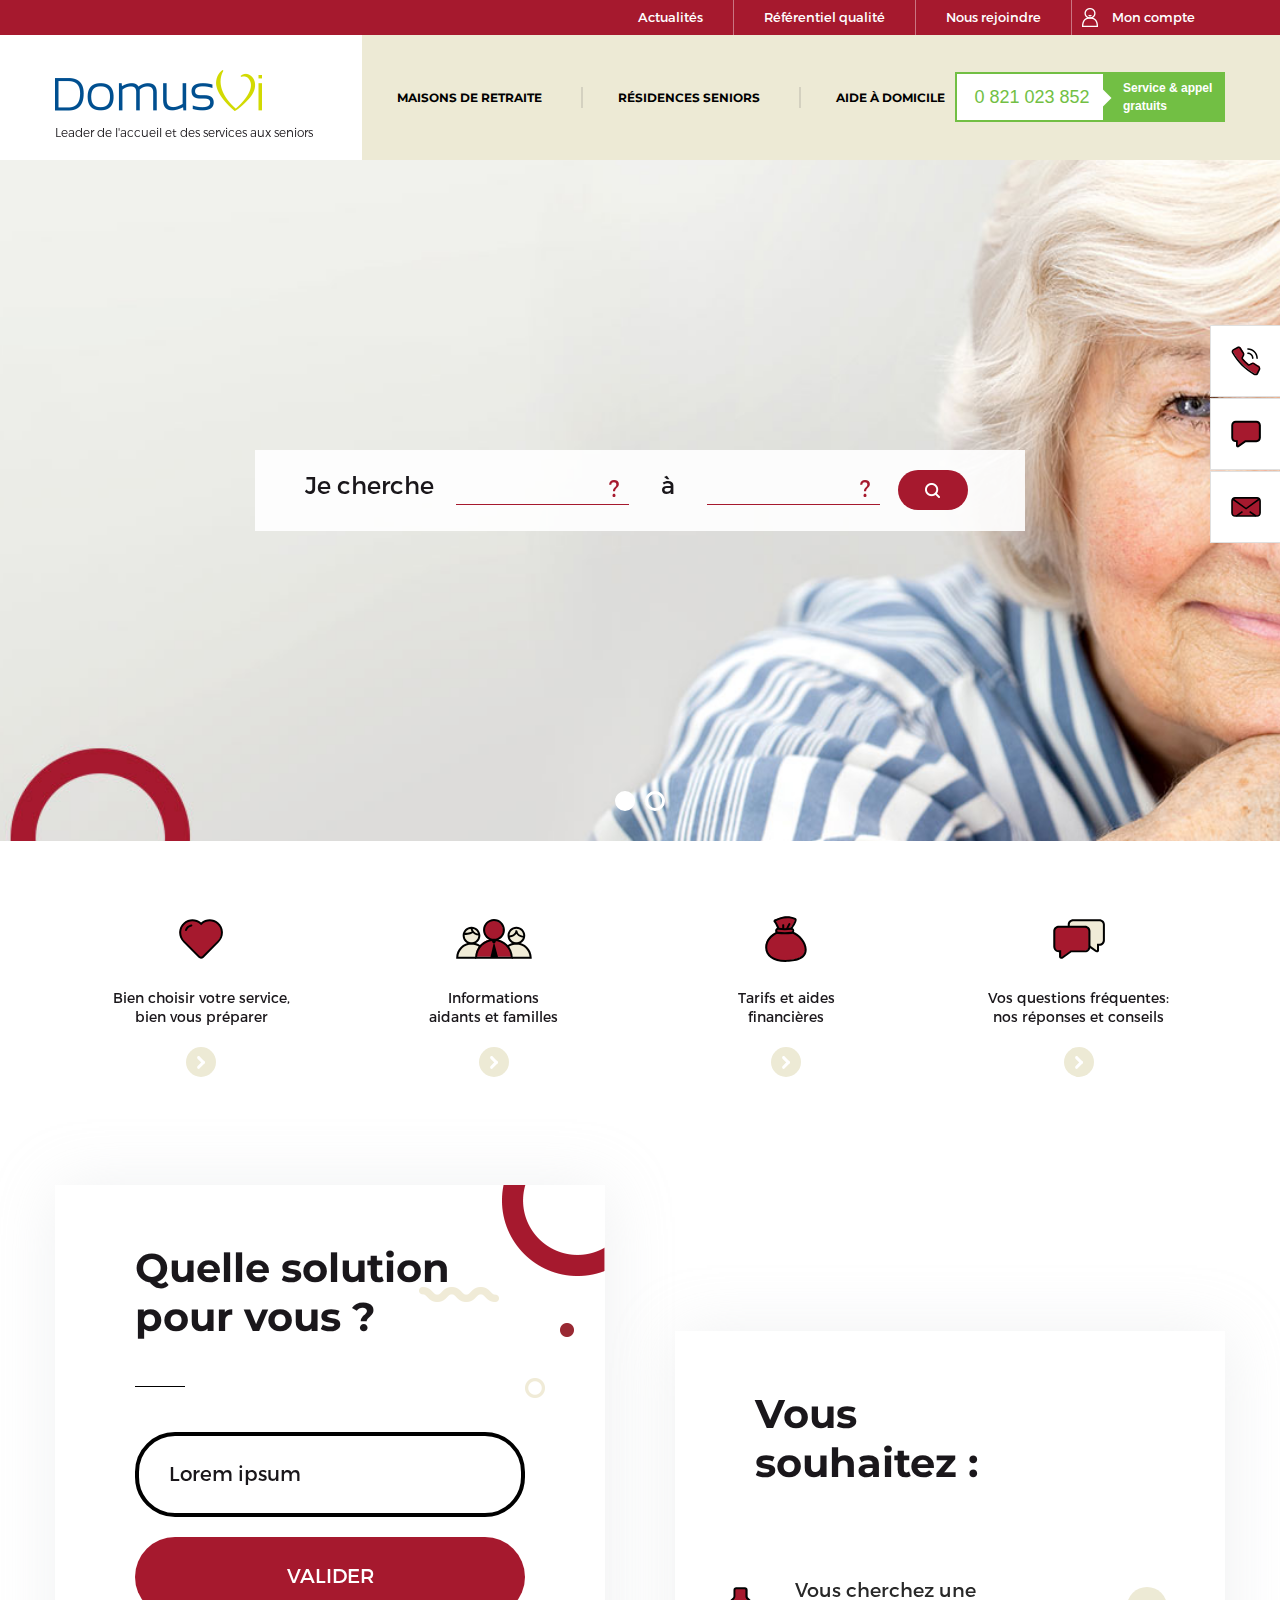
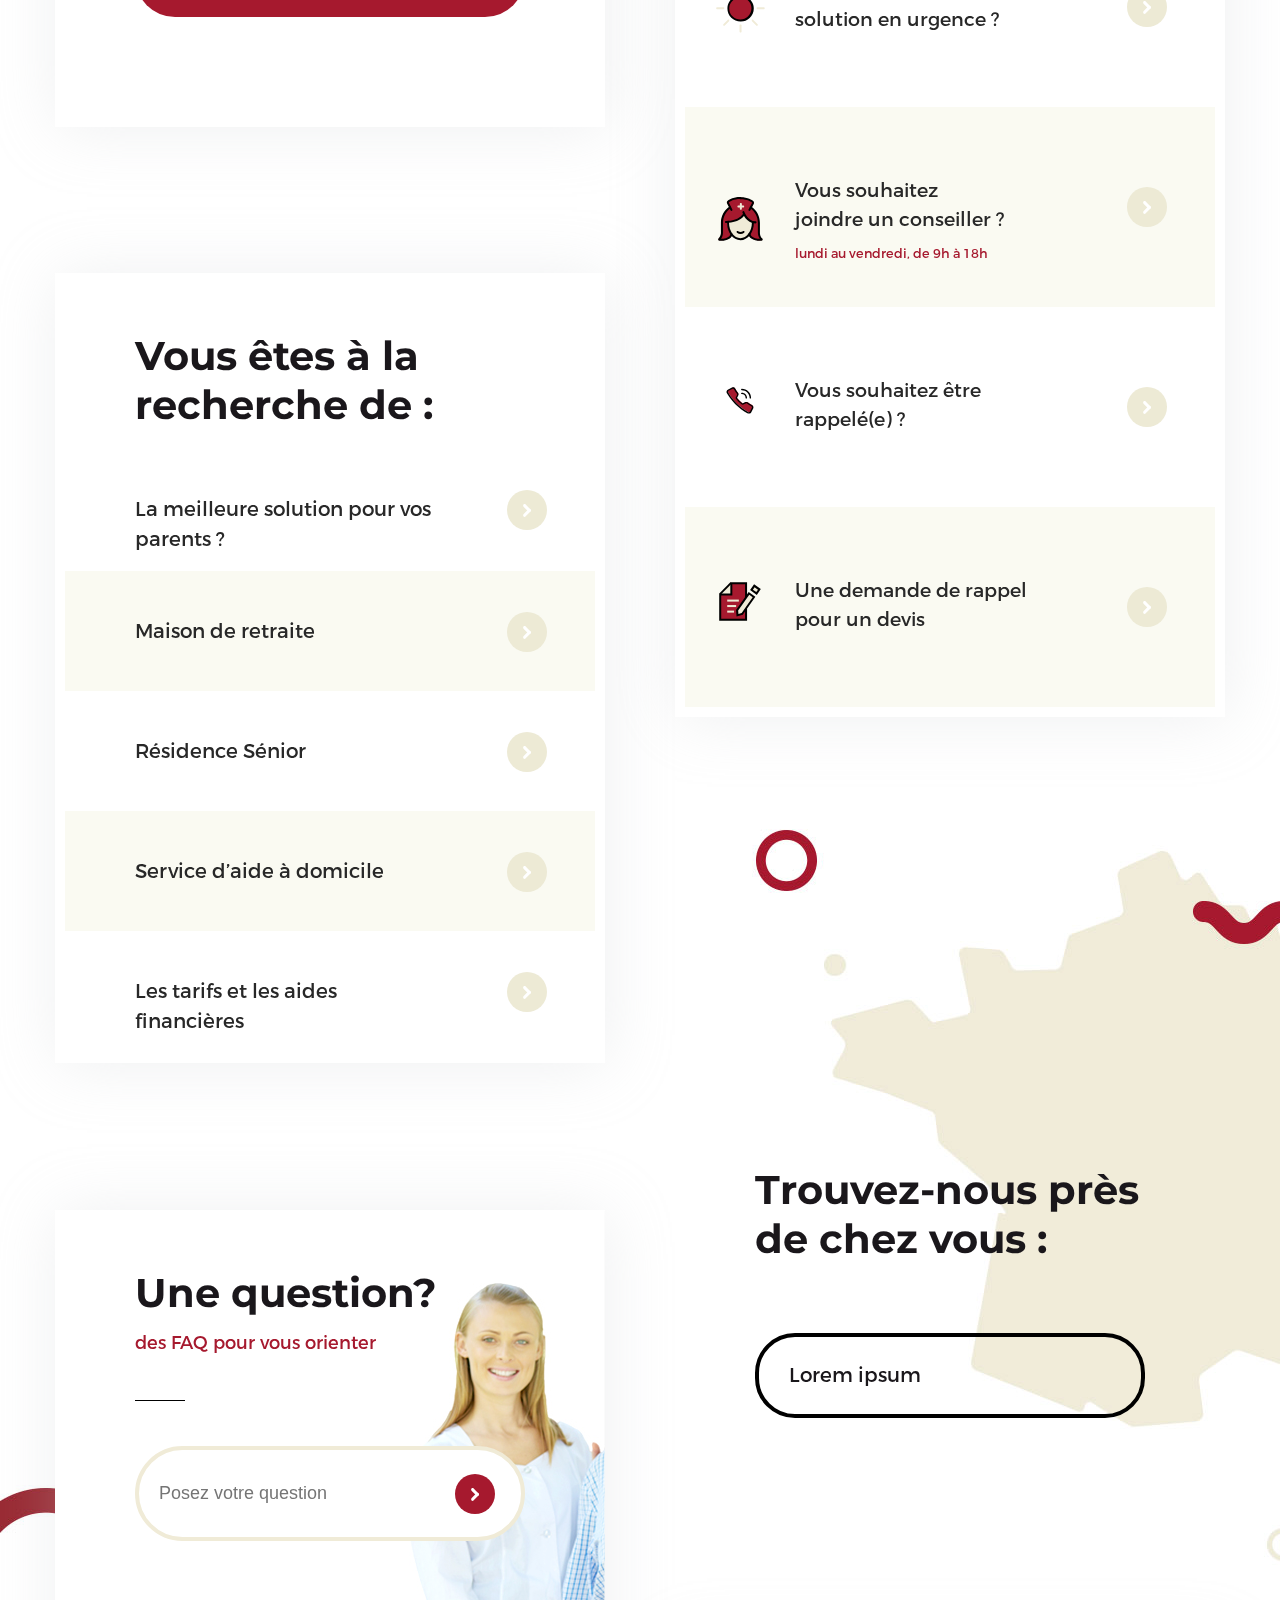
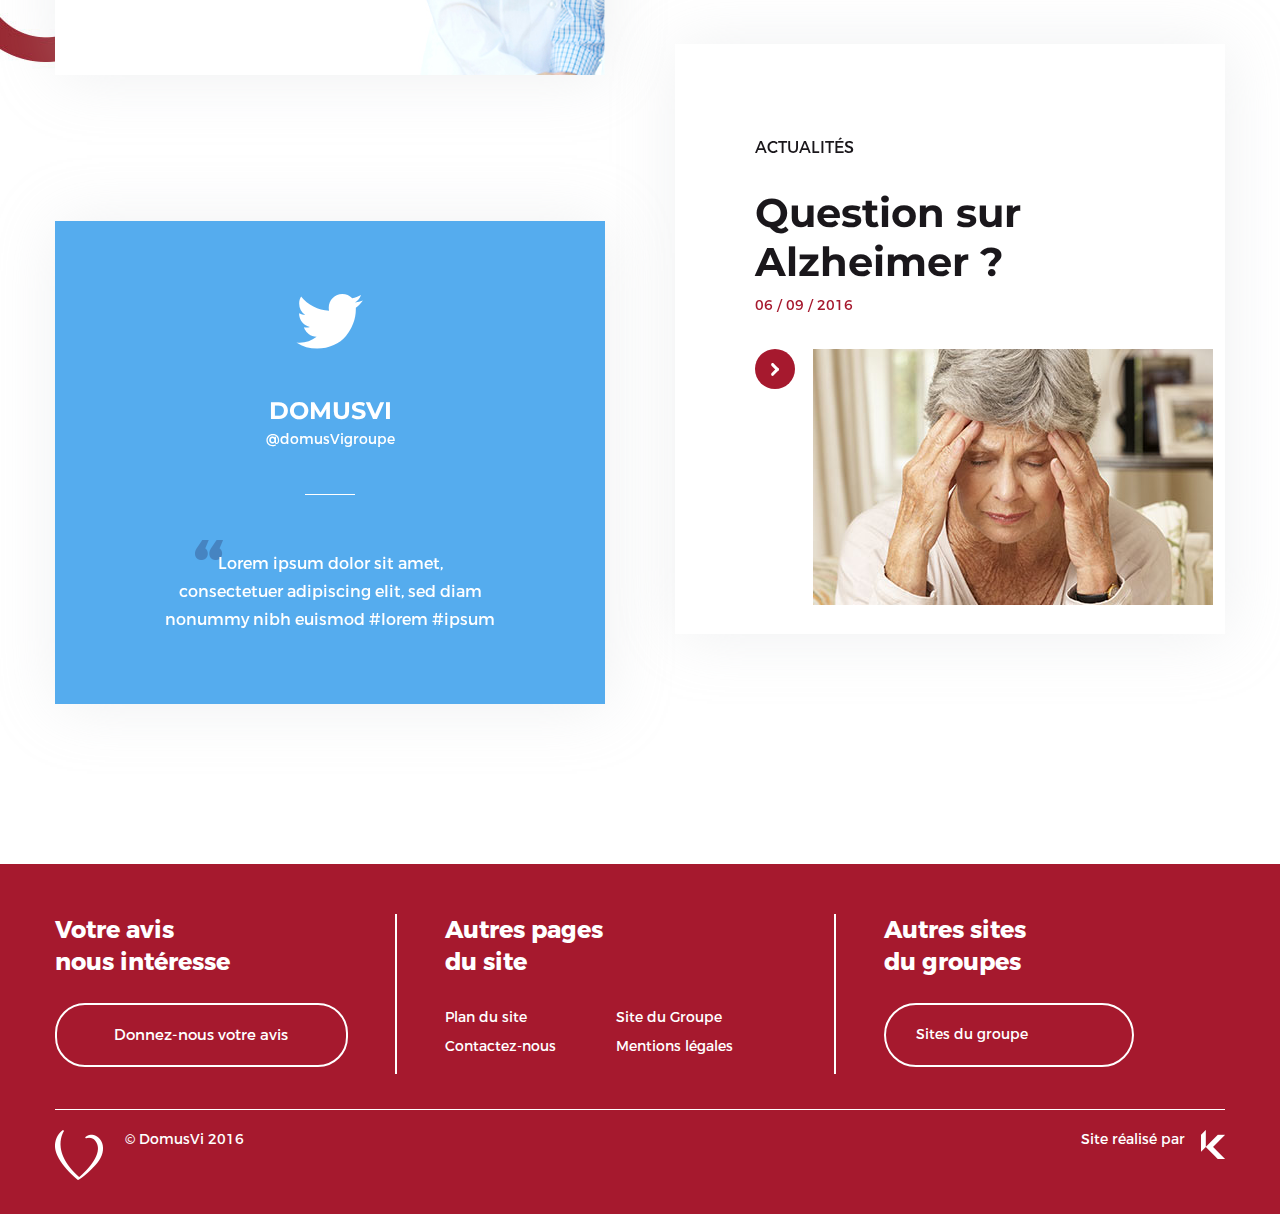
==== commit d1f0d2a9: "fix bugs" ====
--- a/html/homepage.html
+++ b/html/homepage.html
@@ -20,7 +20,7 @@
     <script src="https://oss.maxcdn.com/respond/1.4.2/respond.min.js"></script>
     <![endif]-->
 
-    <script type='text/javascript' src='http://projets.preview-app.net/injection.js?ver=4.5.2'></script>
+    <!--<script type='text/javascript' src='http://projets.preview-app.net/injection.js?ver=4.5.2'></script>-->
 </head>
 <body class="home">
 
@@ -46,7 +46,7 @@
     <header>
         <div class="bg"></div>
         <div class="wrapper">
-            <a href="" id="logo" class="pull-left inline"></a>
+            <a href="index.html" id="logo" class="pull-left inline"></a>
             <a href="" class="mobile-nav desktop-hidden"></a>
             <nav class="pull-left hover-effect">
                 <a href="">Maisons de retraite</a>
@@ -61,7 +61,7 @@
             </div>
         </div>
     </header>
-    <div id="home-banner" data-parallax="scroll" data-image-src="./images/banner-1.jpg">
+    <div id="home-banner">
         <div class="slide active" data-image-src="./images/banner-1.jpg">
         </div>
         <div class="slide" data-image-src="./images/banner-2.jpg">
@@ -106,7 +106,7 @@
                 <a href="" class="more center"></a>
             </div>
             <div class="item row col-6 text-center">
-                <i class="chat-icon center"></i>
+                <i class="response-icon center"></i>
                 <span>Vos questions fréquentes:<br/>nos réponses et conseils</span>
                 <a href="" class="more center"></a>
             </div>
@@ -263,25 +263,42 @@
     <footer>
         <div class="wrapper">
             <div id="footer-top" class="row">
-                <div class="col-5"><h3>Votre avis nous intéresse</h3></div>
-                <div class="col-5 text-center"><a href="" class="d-button-transparent">Donnez-nous votre avis</a></div>
-                <div class="col-1 text-center"><span class="seperator"></span></div>
-                <div class="col-5"><h3>Autres pages du site</h3></div>
-                <div class="col-3">
-                    <a href="">Plan du site</a>
-                    <a href="">Contactez-nous</a>
-                </div>
-                <div class="col-3">
-                    <a href="">Site du Groupe</a>
-                    <a href="">Mentions légales</a>
-                </div>
-                <div class="col-2 text-right">
-                    <a href="">Lexique</a>
+                <div class="col-6">
+                    <h3>Votre avis<br/>nous intéresse</h3>
+                    <a href="" class="d-button-transparent">Donnez-nous votre avis</a>
+                </div>
+                <div class="col-2 text-center"><span class="seperator"></span></div>
+                <div class="col-7">
+                    <h3>Autres pages<br/>du site</h3>
+                    <div class="row">
+                        <div class="col-12">
+                            <a href="">Plan du site</a>
+                            <a href="">Contactez-nous</a>
+                        </div>
+                        <div class="col-12">
+                            <a href="">Site du Groupe</a>
+                            <a href="">Mentions légales</a>
+                        </div>
+                    </div>
+                </div>
+                <div class="col-2 text-center"><span class="seperator"></span></div>
+                <div class="col-7">
+                    <h3>Autres sites<br/> du groupes</h3>
+                    <div class="d-selection">
+                        <i class="drop"></i>
+                        <span class="selected">Sites du groupe</span>
+                        <ul>
+                            <li>Lorem ipsum</li>
+                            <li>Lorem ipsum 1</li>
+                            <li>Lorem ipsum 2</li>
+                            <li>Lorem ipsum 3</li>
+                        </ul>
+                    </div>
                 </div>
             </div><!--end #footer-top-->
             <div id="footer-bottom" class="row">
-                <div class="pull-left copyright">© DomusVi 2016 </div>
-                <div class="pull-right" id="footer-logo"></div>
+                <div class="col-12 copyright-logo">© DomusVi 2016 </div>
+                <div class="col-12 text-right designed-by">Site réalisé par</div>
             </div><!--end #footer-bottom-->
         </div>
     </footer>
--- a/html/css/style.css
+++ b/html/css/style.css
@@ -1,10 +1,30 @@
+@font-face {
+    font-family: 'Montserrat';
+    src: url(../fonts/Montserrat-Regular.otf);
+}
+@font-face {
+    font-family: 'Montserrat Bold';
+    src: url(../fonts/Montserrat-Bold.otf);
+}
+@font-face {
+    font-family: 'Montserrat Light';
+    src: url(../fonts/Montserrat-Light.otf);
+}
+@font-face {
+    font-family: 'Montserrat Medium';
+    src: url(../fonts/Montserrat-Medium.otf);
+}
+@font-face {
+    font-family: 'Montserrat Extra Light';
+    src: url(../fonts/Montserrat-ExtraLight.otf);
+}
 body { font-family: 'Montserrat', sans-serif; font-size: 14px; color: #1a171b;}
 
 input:focus, textarea:focus { outline: none;}
 
 #wrapper, .wrapper { width: 1170px; margin: auto; position: relative;}
 
-#header-fix { background: #a6192e; height: 35px; line-height: 35px; text-align: right; position: fixed; z-index: 2; width: 100%; top: 0px;}
+#header-fix { background: #a6192e; height: 35px; line-height: 35px; text-align: right; position: fixed; z-index: 99999; width: 100%; top: 0px;}
 #header-fix a { color: #fff; font-size: 13px; display: inline-block; line-height: 35px;  padding: 0px 30px; border-right: solid 1px #ca7582; text-decoration: none; float: right;}
 #header-fix a.last { border-right: none;}
 .account-icon { background: url("../images/account-icon.png") 10px center no-repeat; padding-left: 40px !important; transition: all 0.3s ease;}
@@ -17,7 +37,8 @@
 header { position: relative; height: 125px; margin-top: 35px; }
 header .bg { position: absolute; top: 0px; left: 50%; width: 50%; background: #edead5; height: 125px;}
 header .wrapper { }
-#logo { background: url("../images/logo.png"); width: 207px; height: 41px; margin-top: 35px; margin-right: 90px;}
+#logo { background: url("../images/logo.png") left no-repeat; width: 307px; height: 41px; margin-top: 35px; position: relative;}
+#logo:after { content: "Leader de l'accueil et des services aux seniors"; font-size: 12px; font-family: "Montserrat Light"; color: #1a171b; position: absolute; bottom: -30px;}
 nav { background: #edead5; height: 125px; }
 nav a { line-height: 125px; display: inline-block; padding: 0px 35px; color: #000; font-size: 12px; text-transform: uppercase; font-weight: bold; }
 nav .seperator { border: solid 1px #d4d1c0; width: 1px; display: inline;}
@@ -49,7 +70,7 @@
 
 #home-selection { margin-top: 20px;}
 #home-selection .more { margin-top: 20px; }
-#home-selection .item { transition: all 0.3s ease;}
+#home-selection .item { transition: all 0.3s ease; cursor: pointer;}
 #home-selection .item:hover { background: #fafaf2;}
 
 a.more { background: url("../images/SVG/arrow.svg") center no-repeat #edead5; width: 30px; height: 30px; display: block; border-radius: 20px; transition: all 0.3s ease; }
@@ -57,7 +78,7 @@
 
 #home-solutions {}
 
-.heart-icon, .people-icon, .bag-icon, .chat-icon, .inbox-icon { background: url("../images/SVG/picto_coeur.svg") center no-repeat; height: 100px; display: block;}
+.heart-icon, .people-icon, .bag-icon, .chat-icon, .inbox-icon, .response-icon { background: url("../images/SVG/picto_coeur.svg") center no-repeat; height: 100px; display: block;}
 .people-icon { background: url("../images/SVG/picto_famille.svg") center no-repeat; }
 .bag-icon { background: url("../images/SVG/picto_tarif.svg") center no-repeat; }
 .chat-icon { background: url("../images/SVG/picto_dialogue.svg") center no-repeat; }
@@ -66,6 +87,11 @@
 .phone-icon { background: url("../images/SVG/picto_telephone.svg") top center no-repeat; }
 .note-icon { background: url("../images/SVG/picto_devis.svg") top center no-repeat; }
 .inbox-icon { background: url("../images/SVG/picto_mail.svg") top center no-repeat; }
+.hat-icon { background: url("../images/hat.png") top center no-repeat; width: 161px; height: 140px; display: inline-block; }
+.hand-heart-icon { background: url("../images/hand-heart.png") top center no-repeat; width: 140px; height: 144px; display: inline-block; }
+.card-icon { background: url("../images/card.png") top center no-repeat; width: 140px; height: 140px; display: inline-block; }
+.response-icon { background: url("../images/SVG/picto_reponse.svg") top center no-repeat; margin-top: 30px; display: block; height: 70px; }
+
 
 .d-box { width: 550px; background: #fff; box-shadow: 2px 2px 60px rgba(201,205,207,0.3); -webkit-box-shadow: 2px 2px 60px rgba(201,205,207,0.3); -moz-box-shadow: 2px 2px 60px rgba(201,205,207,0.3); padding: 10px;}
 .d-box h3 { font-size: 40px; font-weight: bold; padding: 0px 70px; }
@@ -140,9 +166,10 @@
 #home-boxes { background: transparent; position: relative; padding-top: 80px;}
 footer { background: #a6192e; padding: 20px 0px; color: #fff;}
 #footer-top { padding: 30px 0px;}
-#footer-top .seperator { border: solid 1px #fff; height: 70px; width: 1px; margin: auto; display: inline-block; }
-#footer-top h3 { padding: 0px; font-size: 24px; font-weight: bold; margin-top: 0px; line-height: 32px;}
-#footer-top a { color: #fff; margin: 5px 0px 10px; display: inline-block; }
+#footer-top .seperator { border: solid 1px #fff; height: 160px; width: 1px; margin: auto; display: inline-block; }
+#footer-top h3 { padding: 0px; font-size: 24px; margin-top: 0px; line-height: 32px; margin-bottom: 25px; font-family: "Montserrat Bold";}
+#footer-top .row { margin: 0px; padding: 0px;}
+#footer-top a { color: #fff; margin: 5px 0px 10px; display: block; }
 .d-button-transparent { border: solid 2px #fff; border-radius: 30px; -moz-border-radius: 30px; -webkit-border-radius: 30px; text-align: center; color: #fff; height: 60px; padding: 0px 30px; display: inline-block; line-height: 60px; font-size: 15px;}
 #footer-bottom { border-top: solid 1px #fff; padding-top: 20px;}
 #footer-logo { background: url("../images/logo-small.png"); width: 48px; height: 50px; display: inline-block;}
@@ -172,4 +199,169 @@
 }
 .hover-effect a:hover {
     text-decoration: underline;
-}+}
+
+.btn { border-radius: 20px; -moz-border-radius: 20px; -webkit-border-radius: 20px; height: 39px; line-height: 39px; padding: 0px 30px; text-decoration: none !important; cursor: pointer; transition: all 0.3s ease;}
+.btn-orange { background-color: #fc5347; color: #fff !important;}
+.btn-orange:hover { background-color: #f78c85;}
+.btn-grey { background-color: #edead5; color: #1a171b !important;}
+.btn-grey:hover { background-color: #fbf8e4; }
+.btn-red { background-color: #a6192e; color: #fff !important; }
+.btn-red:hover { background-color: #ed2745;}
+.btn-yellow { background-color: #efbc34; color: #fff !important;}
+.btn-yellow:hover { background-color: #f1cc69;}
+.btn-violet { background-color: #a55df7; color: #fff !important;}
+.btn-violet:hover { background-color: #bc8af6;}
+.btn-white { background-color: #fff; color: #000 !important; }
+.btn-blue { background-color: #1da1f2; color: #fff !important;}
+.btn-blue:hover { background-color: #5bb6ed;}
+#search-map { height: 400px; background: #ccc;}
+#search-filter { margin: 20px 0px;}
+#search-filter .btn { text-transform: uppercase;}
+#residence-type { float: left; margin-top: 15px;}
+#residence-type li { text-transform: uppercase; font-size: 12px; color: #1a171b; display: inline-block; margin-right: 20px;}
+#residence-type .violet:before, #residence-type .yellow:before, #residence-type .red:before { content: ""; background: #a6192e; border-radius: 20px; width: 10px; height: 10px; margin-right: 5px; display: inline-block; -moz-border-radius: 20px; -webkit-border-radius: 20px;}
+#residence-type .yellow:before { background: #efbc34;}
+#residence-type .violet:before { background: #a55df7;}
+
+#filter-input { margin: 20px 0px 50px; float: left; width: 100%;}
+.filter-box{ position: relative; background: #edead5; width: 32%; float: left; border: solid 1px #dddcdd; -moz-border-radius: 5px; border-radius: 5px; -webkit-border-radius: 5px; line-height: 60px; padding: 0px 20px;}
+.filter-box:nth-child(3n+2) { margin: 0px 2%;}
+
+.filter-box.d-selection span { font-size: 14px; height: 60px; line-height: 60px; padding: 0px;}
+.filter-box.d-selection .drop { width: 10px; height: 10px; background: url("../images/SVG/arrow_select.svg"); background-size: 100% 100%; right: 20px; top: 25px;}
+.filter-box.d-selection li { font-size: 14px;}
+.filter-box.d-selection ul li:hover { background-image: url("../images/d-selection-hover-red.png");}
+
+.filter-selection li { display: none; }
+.filter-selection li.active { display: block;}
+.filter-selection:after { content: ""; position: absolute; width: 10px; height: 10px;  background: url("../images/SVG/arrow_select.svg"); background-size: 100% 100%; right: 20px; top: 25px;}
+.tag-box span { position: relative; background: #a6192e; padding: 8px 25px 8px 15px; font-size: 13px; color: #fff;}
+.tag-box span i { font-size: 10px; position: absolute; right: 8px; top: 9px; font-style: normal;}
+.tag-box label, .budget-box label { position: absolute; right: 10px; top: 0px; color: #bbb; font-size: 16px; font-weight: bold;}
+.tag-box label small { font-size: 10px; position: relative; bottom: 5px; left: 3px; font-weight: normal; }
+.budget-box i { color: #a6192e; font-style: normal;}
+#filter-input-advance { float: left; width: 100%; display: none;}
+#filter-input-advance .item { width: 32%; float: left;}
+#filter-input-advance .item h3 { font-size: 14px; text-transform: uppercase; margin-bottom: 20px; }
+#filter-input-advance .item ul.cb-selection { border: solid 1px #edead5; background: #fff; border-radius: 5px; -moz-border-radius: 5px; -webkit-border-radius: 5px; padding: 20px;}
+#filter-input-advance .item ul.cb-selection li { padding: 20px 30px; font-size: 12px; color: #061f3b; cursor: pointer; margin-bottom: 5px;  transition: all 0.3s ease;}
+#filter-input-advance .item ul.cb-selection li:before { content: ""; border: solid 1px #d0d0c4; display: inline-block; margin-right: 15px; width: 10px; height: 10px; border-radius: 2px; -moz-border-radius: 2px; -webkit-border-radius: 2px; position: relative; top: 1px;}
+#filter-input-advance .item ul.cb-selection li.checked, #filter-input-advance .item ul.cb-selection li:hover { background: #f5f5e6;}
+#filter-input-advance .item ul.cb-selection li.checked { background: url("../images/check-icon.png") 30px 15px no-repeat #f5f5e6;}
+#filter-input-advance .item:nth-child(2) { margin: 0px 2%;}
+#filter-input-advance .item:nth-child(3) { margin-top: 55px;}
+#filter-input-advance .item .filter-box { width: 100%; margin: 0 0 20px 0px;}
+
+
+#search-result { margin-bottom: 100px; position: relative;}
+#search-result .residence { float: left; width: 100%;}
+#search-result .residence .item { float: left; width: 32%; position: relative; min-height: 550px;}
+#search-result .residence .item:nth-child(3n) { margin: 0px 2%;}
+#search-result .residence .image img { width: 100%;}
+#search-result .residence h2 { font-size: 42px; color: #1a171b; font-weight: bold; margin-left: 100px; margin-bottom: 60px; }
+#search-result .residence h2 span { color: #a6192e;}
+#search-result .residence h3 { font-size: 18px; color: #000; text-transform: uppercase; margin-bottom: 0px;}
+#search-result .residence h4 { font-size: 14px; color: #000; margin-top: 5px;}
+#search-result .residence p { color: #9c9c9c; font-size: 14px;}
+
+.favorite-icon { background: url("../images/fav-icon.png"); width: 30px; height: 30px; position: absolute; left: 20px; top: 20px; transition: all 0.3s ease;}
+.favorite-icon.active, .favorite-icon:hover { background: url(../images/fav-icon-hover.png);}
+.price-stick { position: absolute; right: 0px; top: 20px; background: #a6192e; color: #fff; padding: 0px 20px; font-size: 12px; height: 30px; line-height: 30px;}
+.price-stick:before, .price-stick:after { position: absolute; width: 0; height: 0; border-bottom: solid 30px #a6192e; border-left: solid 10px transparent; content: ""; left: -10px; top: 0px;}
+.price-stick:after { border-bottom: none; border-top: solid 30px #a6192e; border-right: solid 10px transparent; right: -10px; left: inherit;}
+
+.violet .price-stick { background: #a55df7; }
+.violet .price-stick:before { border-bottom-color: #a55df7; }
+.violet .price-stick:after { border-top-color: #a55df7; }
+
+.yellow .price-stick { background: #efbc34; }
+.yellow .price-stick:before { border-bottom-color: #efbc34; }
+.yellow .price-stick:after { border-top-color: #efbc34; }
+
+#detail {}
+#detail-banner { height: 600px; overflow: hidden; }
+#detail-banner-slides { height: 100%; position: relative; }
+#detail-banner-control-wrapper { height: 100%; position: absolute; top: 0px; left: 0px; height: 600px; width: 100%; }
+#detail-banner-wrapper { width: 100%; height: 600px; overflow: hidden; overflow: hidden;}
+#detail-banner .item { background-size: 100% auto !important; background-position: bottom center !important; background-repeat: no-repeat !important; display: block; height: 100%; float: left; position: relative; }
+#detail-banner .item:before { background: rgba(255,255,255,0.6); width: 100%; height: 100%; position: absolute; left: 0px; top: 0px; content: "";}
+#detail-banner .item.active:before { display: none;}
+#detail-banner .item .wrapper { height: 100%; margin-right: 0px;}
+#detail-banner-social { position: absolute; top: 20px; right: 120px; z-index: 9;}
+#detail-banner .item .text { position: absolute; bottom: 30px; left: 0px; color: #fff; text-shadow: 0px 0px 15px #333;}
+#detail-banner .item .text h3 { font-weight: bold; font-size: 42px; margin-top: 0px;}
+#detail-banner .item .text:before { border: solid 1px #fff; width: 50px; position: absolute; top: -30px; left: 0px; content: "";}
+#detail-banner .item .text p { font-size: 20px; margin-bottom: 0px;}
+#detail-banner .item .price { position: absolute; bottom: 30px; right: 120px; color: #fff; padding-left: 20px; border-left: solid 2px #fff; text-shadow: 0px 0px 15px #333;}
+#detail-banner .item .price small { font-size: 12px; display: block; margin-bottom: 10px; }
+#detail-banner .item .price label { font-size: 32px; font-weight: bold; color: #fff; margin: 0px; padding: 0px;}
+#detail-banner-control { position: absolute; right: 66px; top: 50%; margin-top: -15px; z-index: 10000;}
+#detail-banner-control .nav-left, #detail-banner-control .nav-right { text-align: center; width: 30px; height: 30px; display: inline-block; cursor: pointer;}
+#detail-banner-control .nav-right { background: url("../images/arrow-right-white.png") center no-repeat #a6192e;}
+#detail-banner-control .nav-left { background: url("../images/arrow-left-white.png") center no-repeat #a6192e;}
+#detail-banner-control-wrapper .thumb { position: absolute; width: 100px; right: 0px; background: rgba(255,255,255, 0.5); height: 260px; bottom: 0px; text-align: center; padding: 10px; z-index: 9999; overflow: hidden;}
+#detail-banner-control-wrapper .thumb li { cursor: pointer; display: block;}
+#detail-banner-control-wrapper .thumb li img { width: 80px; margin-bottom: 0px; height: 57px;  }
+
+#detail-content { padding: 50px 0px;}
+#detail-left { float: left; width: 750px; }
+
+ul.tab { display: block; border-bottom: solid 1px #edead5; padding-bottom: 15px; margin-bottom: 50px;}
+.tab li { display: inline-block; color: #dadada; font-size: 18px; margin-right: 90px; cursor: pointer; transition: all 0.3s ease;}
+.tab li:last-child { margin-right: 0px; }
+.tab li.selected { font-size: 18px; font-weight: bold; color: #a6192e; position: relative; }
+.tab li.selected:after { height: 3px; background: #a6192e; position: absolute; width: 100%; bottom: -17px; left: 0px; content: "";}
+.tab-content { display: none; padding-right: 100px; transition: all 0.3s ease;}
+.tab-content.selected { display: block;}
+.tab-content p { color: #9c9c9c; font-size: 16px; line-height: 28px;}
+.tab-content .box { border: solid 8px #edead5; padding: 50px 45px;}
+.tab-content ul { margin-bottom: 20px;}
+.tab-content ul li { color: #9c9c9c; font-size: 16px; line-height: 28px; padding: 10px 0px 10px 20px; position: relative;}
+.tab-content ul li:before { content: "."; font-size: 40px; color: #a6192e; margin-right: 10px; position: absolute; left: 0px; top: -2px;}
+
+#detail-content h3 { color: #1a171b; font-size: 26px; margin-bottom: 10px; font-weight: bold; margin-top: 0px; }
+
+#detail-right { float: right; width: 270px;}
+#detail-right .d-box { width: 100%; text-align: center; margin-top: 12.5%; padding: 30px 0px;}
+#detail-right .d-box h3 { font-size: 22px; padding: 0px; position: relative; padding-bottom: 20px;}
+#detail-right .d-box p { position: relative; padding-bottom: 20px;}
+#detail-right .d-box h3:after, #detail-right .d-box p:after { border-bottom: solid 1px #000; position: absolute; width: 30px; left: 50%; margin-left: -15px; content: ""; bottom: 0px;}
+#detail-right .d-box .btn { display: inline-block; min-width: 110px;}
+#detail-right .phone-icon, #detail-right .inbox-icon { background-size: 40px auto; height: 60px;}
+.phone-number { font-size: 22px; font-weight: bold; color: #a6192e; display: block;}
+
+#detail-map-mobile-wrapper { display: none;}
+#detail-map-wrapper { width: 100%; height: 440px; margin-bottom: 100px; background: #ccc; margin-top: 80px; position: relative; }
+#detail-map { width: 100%; height: 100%;}
+.detail-map-info { position: absolute; background: #fff; padding: 70px 20px; width: 301px; height: 308px; top: 50%; margin-top: -154px; right: 65px;}
+.detail-map-info h3:before { position: absolute; top: 0px; left: 0px; background: #1a171b; width: 30px; height: 1px; content: ""; top: -20px;}
+.detail-map-info h3 { position: relative; font-size: 22px;}
+.detail-map-info p { color: #9c9c9c; font-family: "Montserrat Light"; line-height: 28px; font-size: 16px;}
+#our-residents { padding-bottom: 60px; border-bottom: dotted 1px #555; margin-bottom: 50px; border-top: dotted 1px #555}
+#detail-content h2 { margin-bottom: 30px; font-size: 42px; padding-left: 100px; font-weight: bold; }
+#our-residents .item { float: left; width: 32%; text-align: center;}
+#our-residents .item:nth-child(3n+2) { margin: 0 2%;}
+#our-residents .item .number { font-size: 52px; font-family: "Montserrat Extra Light";}
+#our-residents .item .number small { font-size: 20px; position: relative; left: 5px; bottom: 25px;}
+#our-residents .item p { font-size: 22px; font-family: "Montserrat Extra Light";}
+
+#detail-filter #filter-input-advance { display: block; }
+#detail-content #search-result .residence h2 { margin-left: 0px; position: relative;}
+#detail-content #search-result .residence { border-bottom: dotted 1px #555;}
+.btn-view-all-fav { color: #a6192e; position: absolute; right: 0px; font-size: 14px; font-weight: normal; top: 20px;}
+
+.ico-add-note,.ico-twitter, .ico-favorites { content: ""; display: inline-block; background-repeat: no-repeat; background-position: 20px center; padding-left: 45px; text-transform: uppercase; }
+.ico-twitter { background-image: url("../images/twitter-icon.png");  }
+.ico-favorites { background-image: url("../images/icon-v.png");  }
+.ico-add-note { background-image: url("../images/icon-file.png");  }
+
+.copyright-logo { background: url("../images/logo-small.png") left center no-repeat; padding-left: 70px; height: 50px;}
+.designed-by { background: url("../images/k-icon.png") right center no-repeat; padding-right: 40px; height: 29px;}
+#footer-top .d-selection { border: solid 2px #fff; font-size: 14px; width: 250px; max-width: 100%;}
+#footer-top .d-selection span.selected { height: 60px; line-height: 60px; padding: 0px;}
+#footer-top .d-selection .drop { top: 26px; background: url("../images/arrow-down-white-small.png"); width: 9px; height: 6px;}
+.v-icon { background: url("../images/icon-v-big.png"); width: 131px; height: 138px; position: absolute; }
+.v-icon.top { top: 300px; right: 100px;}
+.v-icon.middle { top: 50%; left: 100px;}
+.v-icon.bottom { bottom: 300px; right: 100px; }--- a/html/css/mobile.css
+++ b/html/css/mobile.css
@@ -1,15 +1,35 @@
 @media all and (max-width: 1200px) {
-    #page-container { max-width: 100%; overflow: hidden; }
-    #wrapper, .wrapper { max-width: 100%; }
-    .d-box { width: 48%;}
-    footer { padding: 20px;}
+    #page-container {
+        max-width: 100%;
+        overflow: hidden;
+    }
+
+    #wrapper, .wrapper {
+        max-width: 100%;
+    }
+
+    .d-box {
+        width: 48%;
+    }
+
+    footer {
+        padding: 20px;
+    }
+}
+@media all and (max-width: 1599px) {
+    .v-icon { display: none;}
+}
+
+@media all and (min-width: 1600px) and (max-width: 1800px) {
+    .v-icon.top, .v-icon.bottom { right: 30px;}
+    .v-icon.middle { left: 30px;}
 }
 
 @media all and (max-width: 1024px) {
     /*#header-fix, #dialogue, #hotline { display: none;}*/
     /*header { margin-top: 0px; height: 60px; overflow: hidden;}*/
     /*header #logo { background: url("../images/logo-mobile.png"); width: 100px; height: 20px; }*/
-    .d-box { width: 90%; float: none; margin: auto; margin-top: 12.5%;}
+    .d-box { width: 90%; float: none; margin: auto; margin-top: 12.5%; }
     footer { padding: 20px;}
     header .wrapper { height: 125px;}
     #logo { position: absolute; left: 25%; margin-left: -104px;}
@@ -33,7 +53,49 @@
     #home-find-nearby { background: url("../images/mobile-map-bg.png") center center no-repeat;}
     #home-boxes { background: url("../images/mobile-home-middle-bg.jpg") center 200px no-repeat;}
     .tweet { margin: 0px; font-size: 16px; color: #fff; line-height: 28px; background: url("../images/icon-quote.png") center 0px no-repeat; padding: 25px 0px;}
-}
+
+    #detail-banner { height: 420px;}
+    #detail-banner .item { background-size: auto 100% !important;}
+    #detail-banner .item .text h3 { font-size: 32px;}
+    #detail-banner-control-wrapper { display: none;}
+    #detail-banner .item .text { left: 30px; bottom: 80px;}
+    #detail-banner .item .text p { font-size: 14px;}
+    #detail-banner .item  .price { position: absolute; left: 30px; bottom: 20px; border: none; padding-left: 0px !important; }
+    #detail-banner .item  .price small, #detail-banner .item  .price label { display: inline-block; font-size: 18px; }
+    #detail-left, #detail-right { width: 100%;}
+    #detail-content { padding: 0px 20px;}
+
+    .tab { border: solid 3px #1a171b !important; width: 100%; -moz-border-radius: 50px; -webkit-border-radius: 50px; border-radius: 50px; padding-bottom: 0px !important; overflow: hidden; transition: all 0.3s ease; position: relative; }
+    .tab:after { background: url("../images/SVG/arrow_select.svg") center no-repeat; width: 25px; height: 25px; position: absolute; right: 30px; top: 20px; content: "";}
+    .tab-content { padding-right: 0px;}
+    .tab li { height: 70px; line-height: 70px; padding: 0px 50px; display: none; margin-right: 0px;}
+    .tab li.selected { display: block; color: #1a171b;}
+    .tab li.selected:after { display: none; }
+
+    .btn { display: block; margin: 10px 0px; height: 70px; line-height: 70px; border-radius: 50px; -moz-border-radius: 50px; -webkit-border-radius: 50px; display: block;}
+    #detail-right .d-box h3 { text-align: center;}
+    #detail-map-wrapper { display: none; }
+    .detail-map-info { top: 80%; margin-top: 0px; left: 50%; margin-left: -100px; width: 200px;  }
+
+    #detail-map-mobile-wrapper { width: 100%; height: 400px; margin-bottom: 200px; background: #ccc; margin-top: 80px; position: relative; display: block; clear: both; }
+    #detail-map-mobile { width: 100%; height: 100%;}
+
+    #detail-map-wrapper { margin-bottom: 250px;}
+
+    #our-residents .item { width: 100%; margin: 0px 0px 20px;}
+    #detail-content h2 { padding-left: 50px; font-size: 28px; }
+
+    #filter-input-advance .item { width: 100%; margin: 0px 0px 20px;}
+    #detail-content #search-result .residence .item { padding: 20px 0px;}
+    #detail-content #search-result .residence .item h3 { font-weight: normal; margin-top: 20px;}
+    #detail-content #search-result .residence .item p { font-weight: normal; font-family: "Montserrat Light";}
+    #detail-content #search-result .residence .item .btn { width: 100%; max-width: 280px; height: 70px; line-height: 70px; border-radius: 50px; -moz-border-radius: 50px; -webkit-border-radius: 50px; }
+
+    #detail-right .d-box { padding: 30px 50px;}
+    #detail-right .d-box .btn { display: block; height: 40px; line-height: 40px; margin: 20px 0px;}
+
+    .tab span { width: 100%; display: block; height: 70px;line-height: 70px;padding-left: 50px;font-size: 18px;font-weight: bold;}
+    .tab li.selected { display: none;}
 
 @media all and (max-width: 767px) {
     #header-fix { display: none;}
@@ -45,9 +107,13 @@
     nav { top: 60px; background: #edead5;}
     nav a { display: block; line-height: 60px; text-align: right; padding-right: 20px; background: #edead5;}
     nav .seperator { display: none;}
-    #home-banner .slide { background-position: top right;}
 
-    #home-find-form { width: 90%; left: 50%; margin-left: -45%; padding: 0px 50px;}
+    #home-banner { height: 505px;}
+    #home-banner .slide { background-position: top center;}
+
+    #home-find-form { width: 90%; left: 50%; margin-left: -45%; padding: 0px 50px; top: 150px;}
+
+    .banner-nav { display: none;}
 
     #home-find-form .label { text-align: center;}
 
@@ -72,5 +138,26 @@
     #home-twitter-box h3 { text-align: center; padding: 0px 30px;}
     #home-twitter-box .tweet { padding: 20px 30px;}
 
+    #search-result .residence h2 { padding: 20px; margin: 0px; font-size: 28px;}
+    #search-result .residence .item { display: block; width: 100%; padding: 20px;}
+    #search-result .residence .item:nth-child(3n) { margin: 0px;}
+    #search-filter .btn { height: 70px; line-height: 70px; text-align: center; display: block; border-radius: 50px; -moz-border-radius: 50px; -webkit-border-radius: 50px;}
+    .favorite-icon { top: 40px; left: 40px;}
+    .price-stick { top: 40px; right: 20px;}
+    #residence-type { display: none;}
+    #filter-input { padding: 0px 20px; margin-bottom: 20px;}
+    #filter-input .filter-box { display: block; width: 100%; margin: 10px 0px;  }
+    #search-map { display: none;}
+    #map-mobile { padding: 20px; text-align: center;  }
+    #map-mobile .place { display: inline-block; text-align: left;}
+    #map-mobile .arrow-down { background: url("../images/SVG/arrow_select.svg"); background-size: 100% 100%; width: 10px; height: 10px; display: inline-block; margin-top: 12px; position: absolute; left: 50%; margin-left: -5px;}
+    #map-mobile .btn-white { border: solid 2px #a6192e; height: 30px; line-height: 28px; padding: 0px 10px; font-size: 12px;}
+    #map-mobile .btn-white:hover, #map-mobile .btn-white.active { background: #a6192e; color: #fff !important;}
+    #search-filter-summary { text-align: center; padding: 20px 50px; font-size: 13px; background: #edead5; margin: 20px; }
+    #search-filter-summary p { line-height: 20px;}
+    #search-filter-summary a { color: #a6192e; text-decoration: underline;}
+    #search-filter-input { display: none;}
+    #footer-top .d-selection { width: 100%;}
 
+    #detail-filter { display: none;}
 }